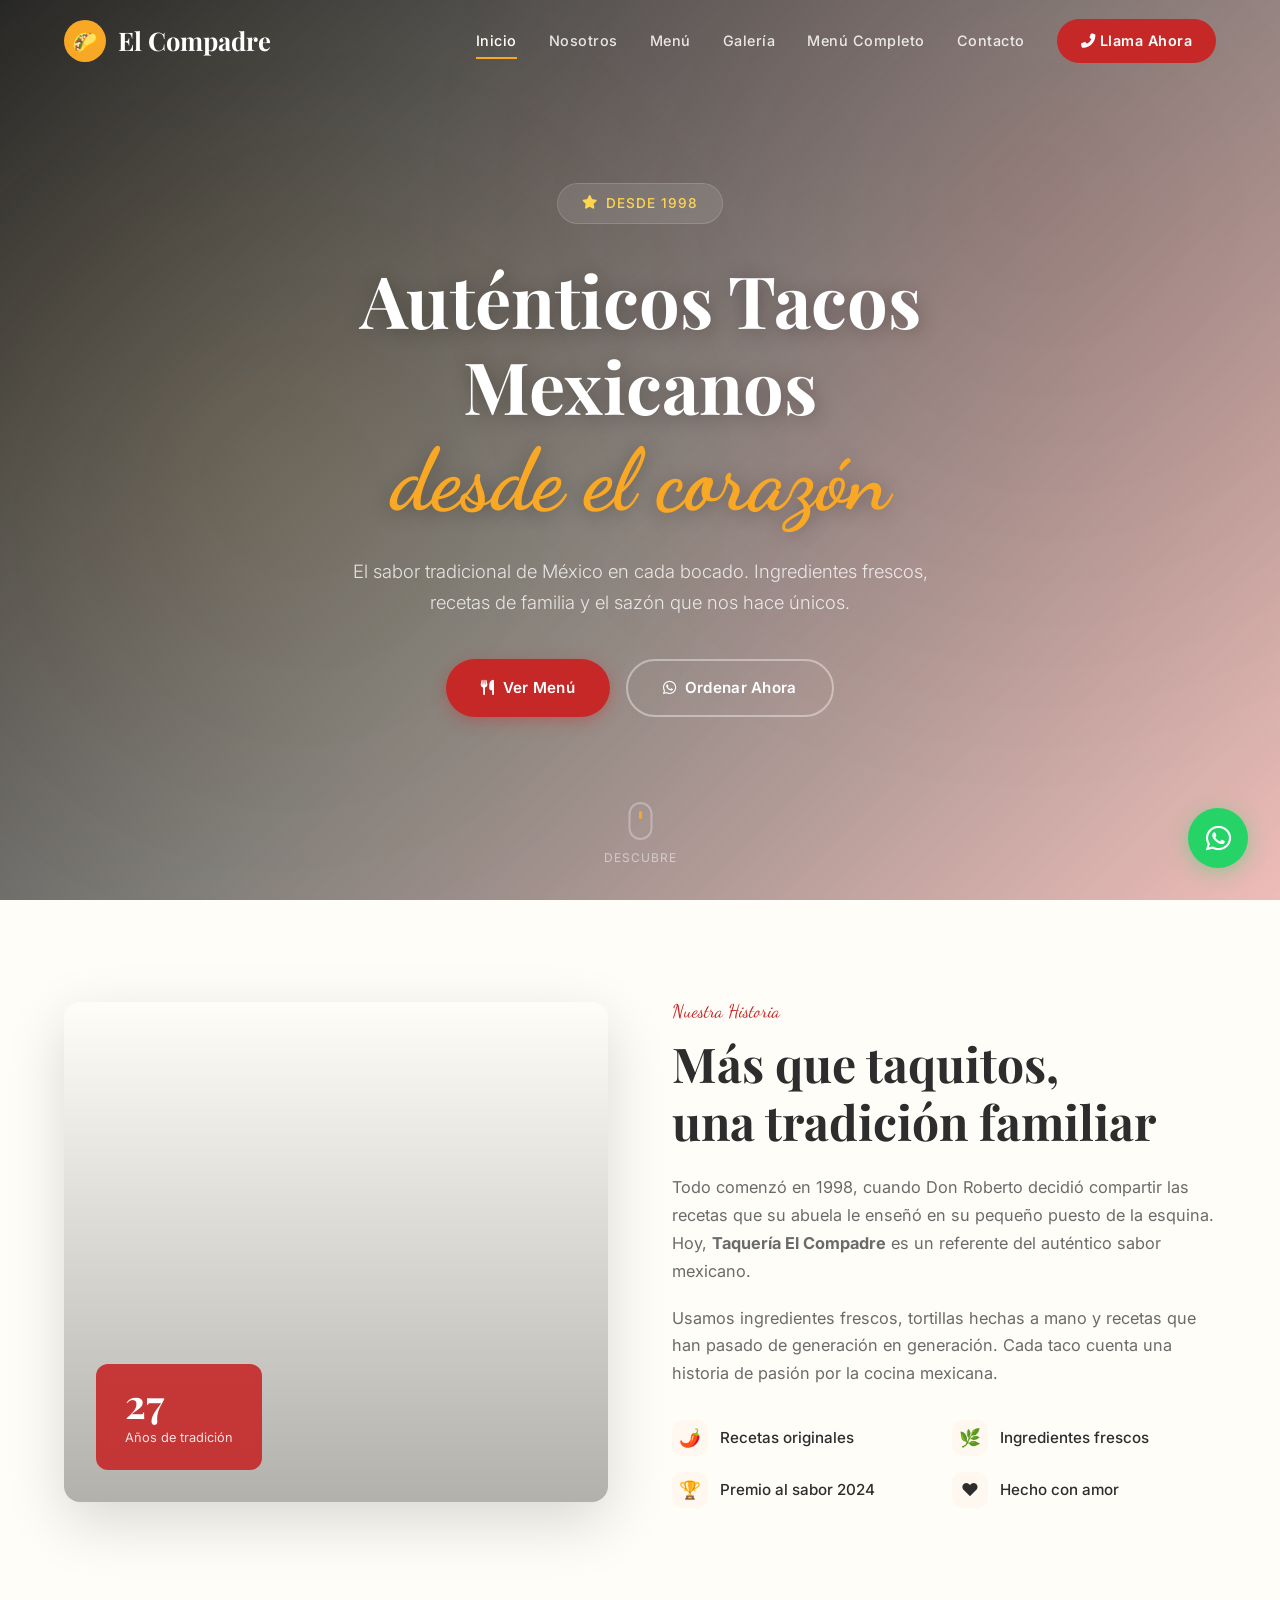
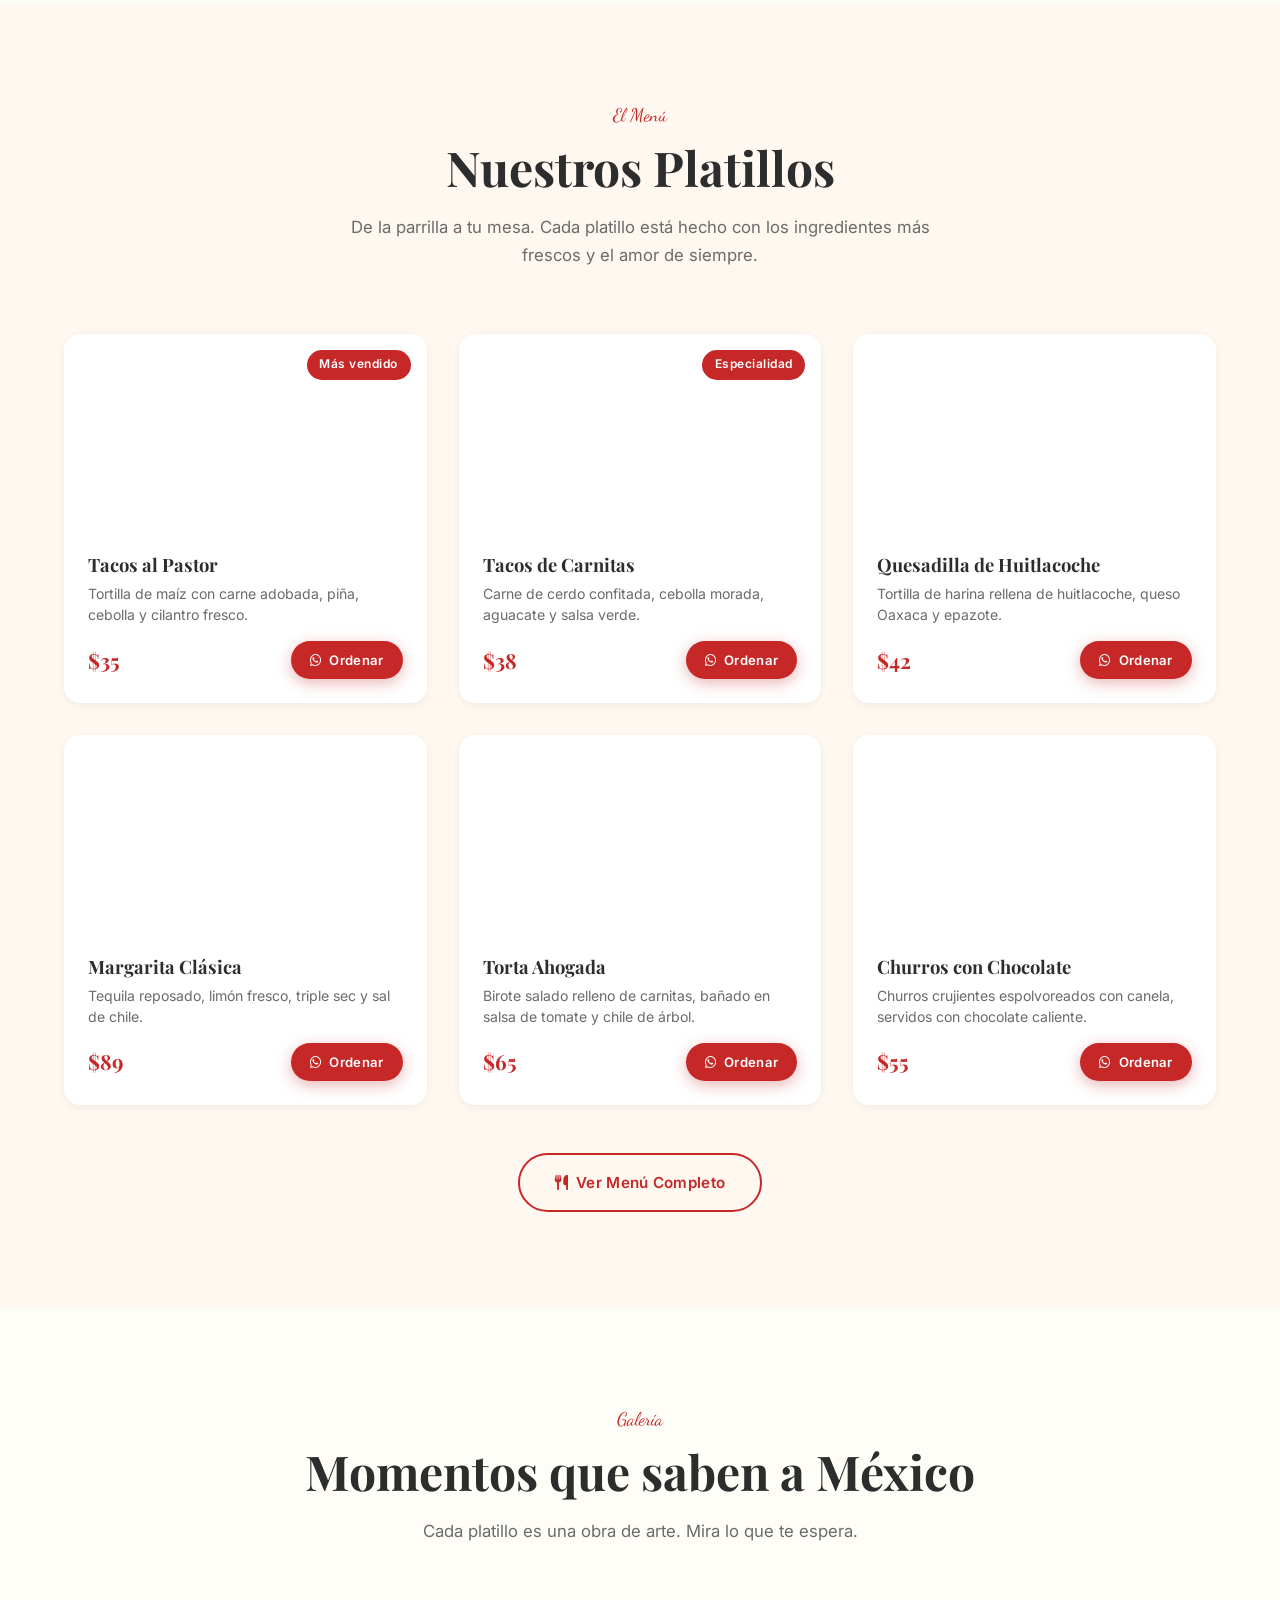
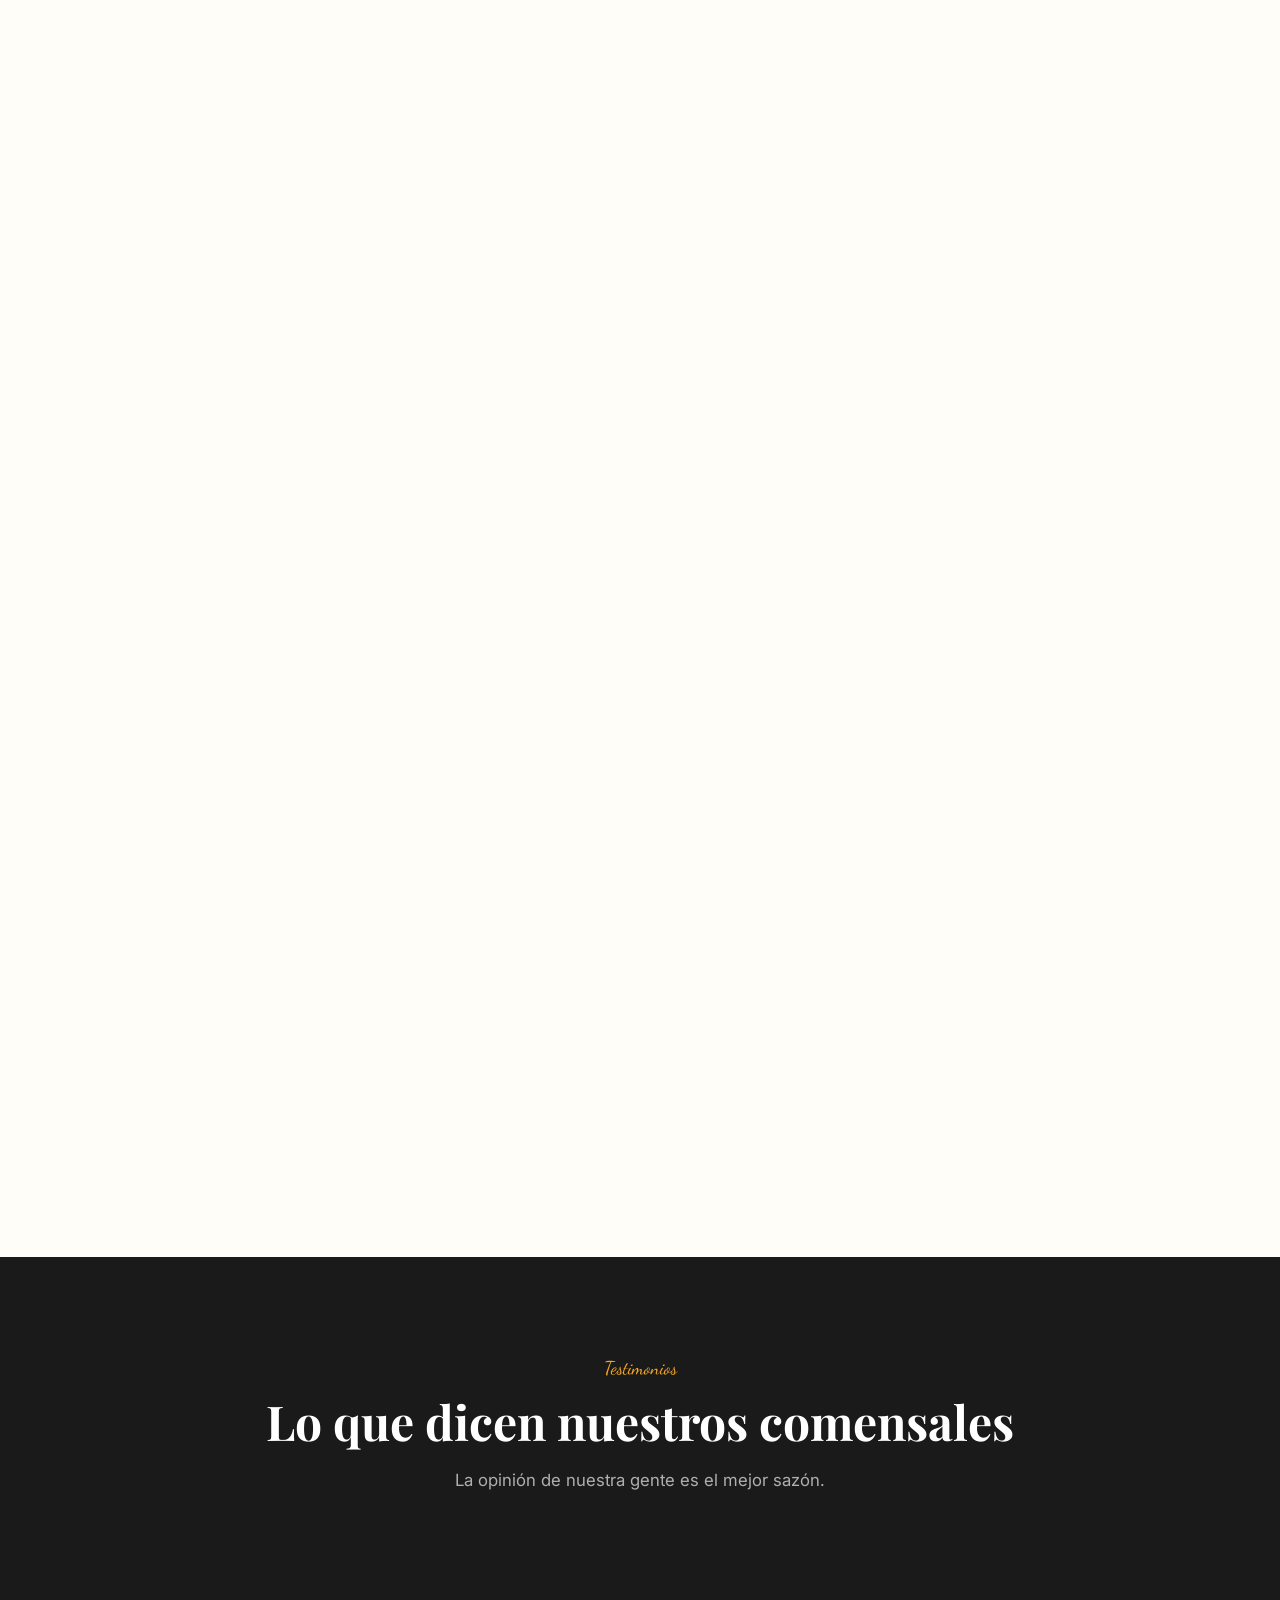
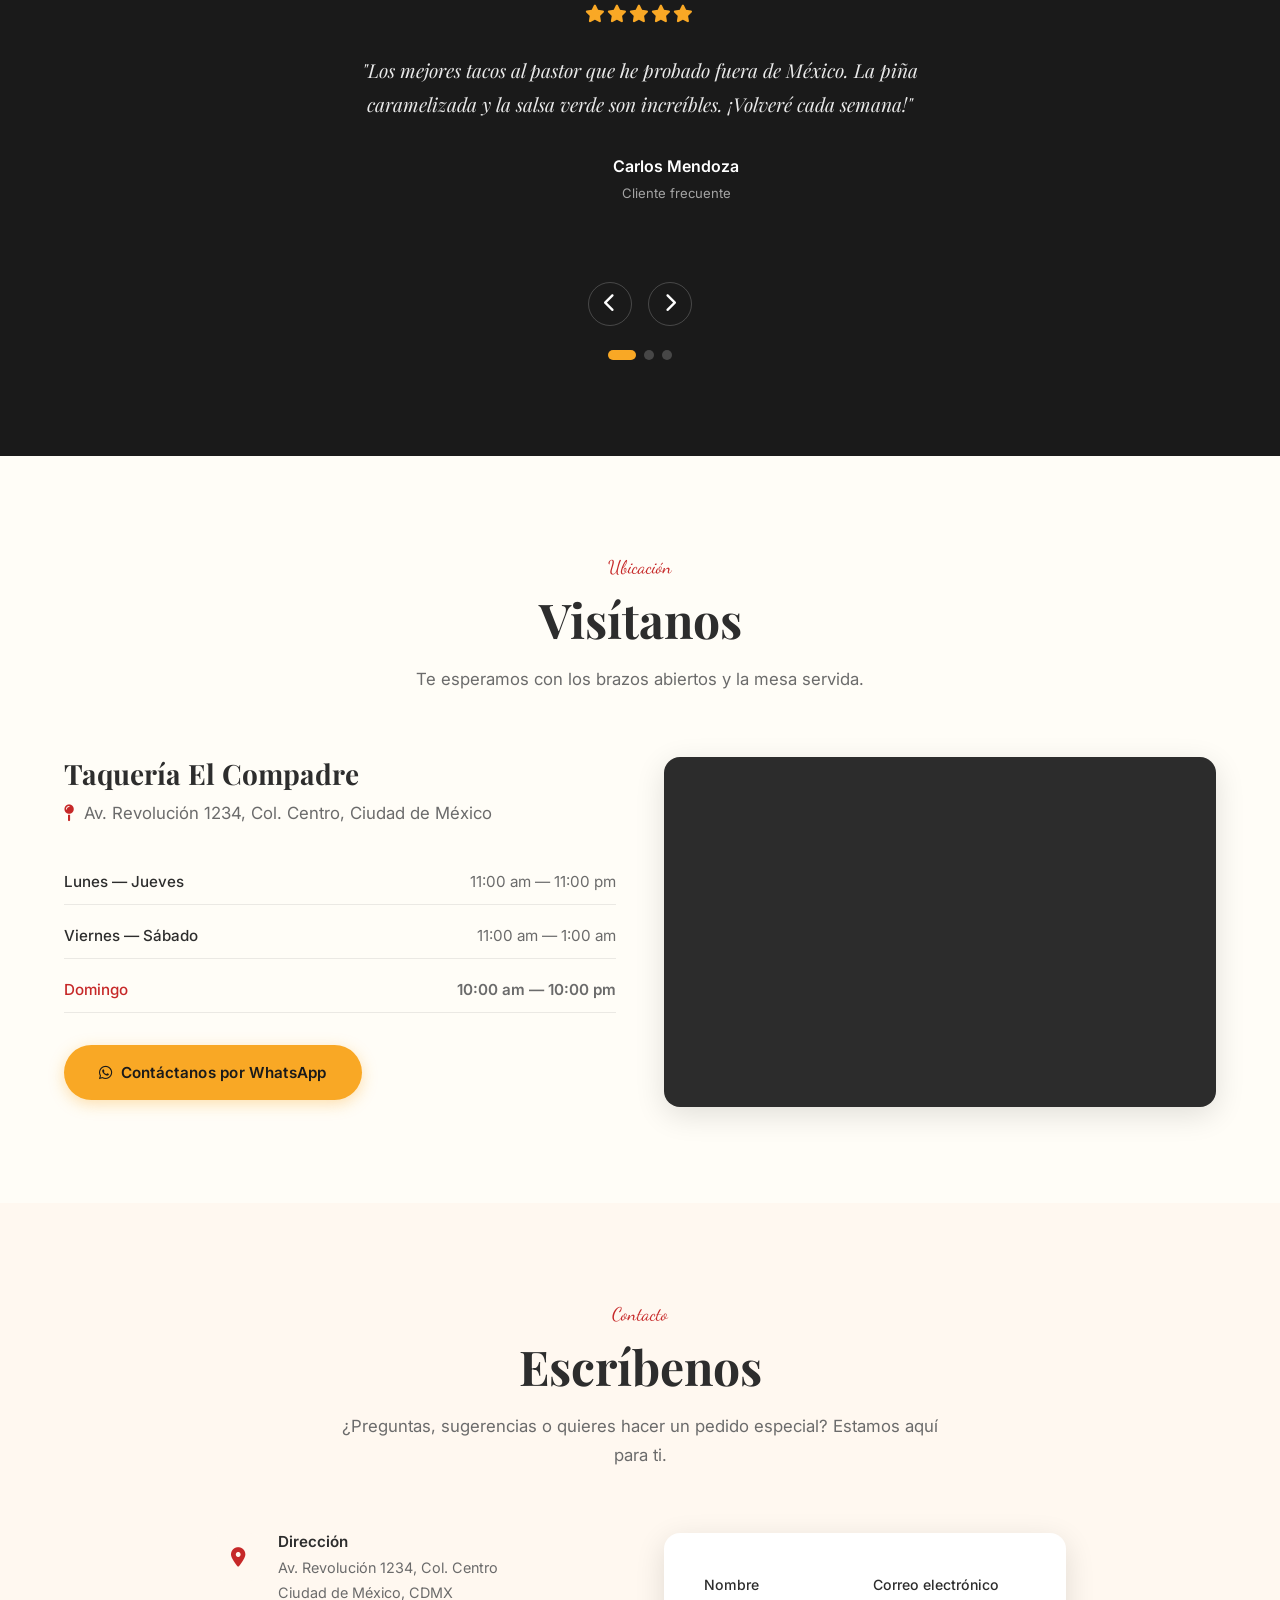
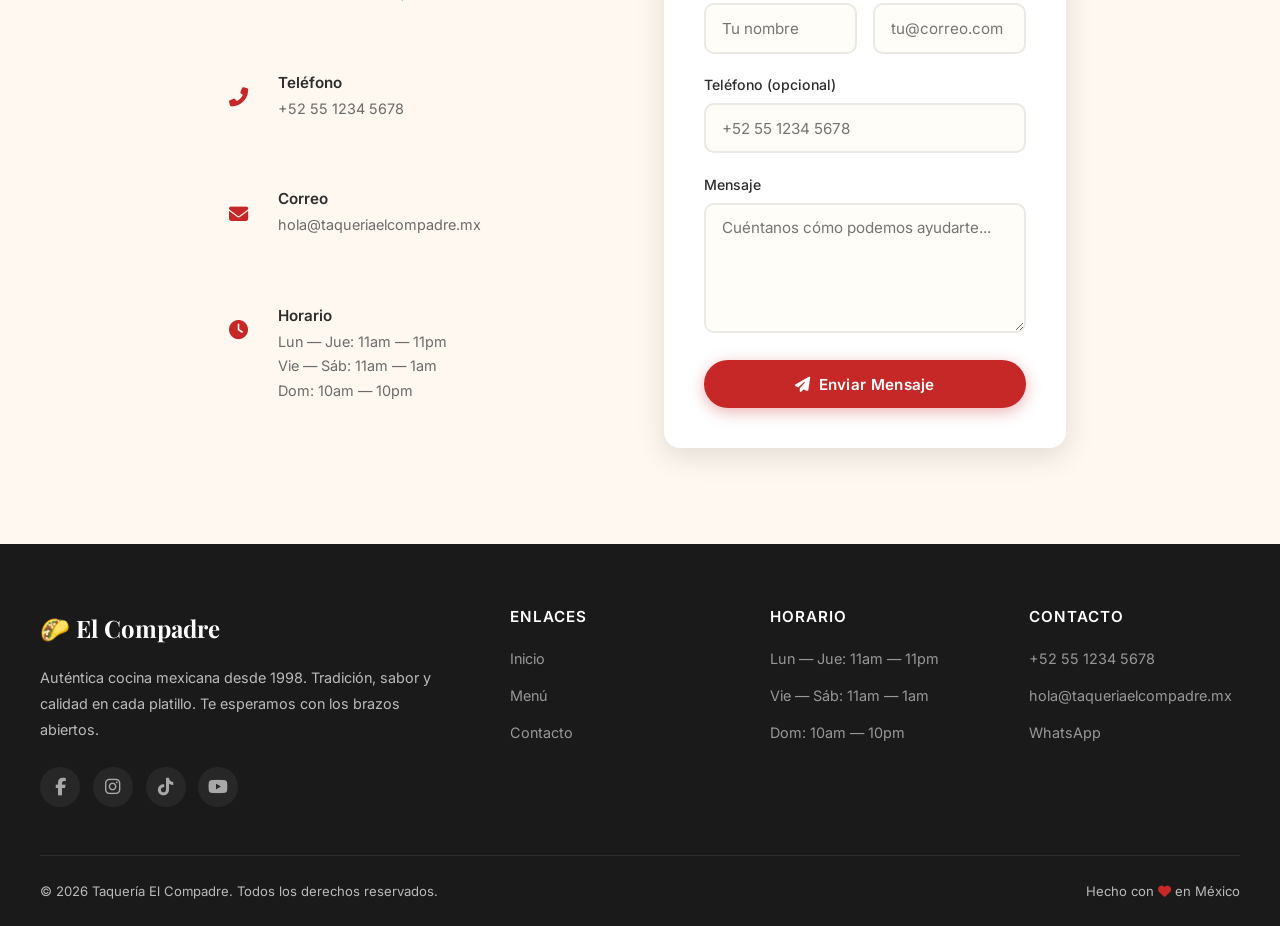
==== index.html @ 6d2d329f "Initial commit — Taqueria El Compadre web site" ====
<!DOCTYPE html>
<html lang="es-MX">
<head>
  <meta charset="UTF-8">
  <meta name="viewport" content="width=device-width, initial-scale=1.0">
  <title>Taquería El Compadre — Auténticos Tacos Mexicanos desde 1998</title>
  <meta name="description" content="Auténticos tacos mexicanos en Taquería El Compadre. Fundada en 1998, tradición, sabor y calidad en cada bocado. ¡Visítanos y disfruta!">
  <meta name="keywords" content="tacos, taquería, mexicano, comida mexicana, el compadre, tacos al pastor, quesadillas, tortas">
  <meta name="author" content="Taquería El Compadre">
  <meta name="robots" content="index, follow">
  <meta property="og:title" content="Taquería El Compadre — Auténticos Tacos Mexicanos">
  <meta property="og:description" content="Tradición desde 1998. Los mejores tacos de la ciudad.">
  <meta property="og:image" content="https://images.unsplash.com/photo-1565299585323-38d6b0865b47?w=1200&q=80">
  <meta property="og:type" content="website">
  <meta name="theme-color" content="#C62828">

  <link rel="preconnect" href="https://fonts.googleapis.com">
  <link rel="preconnect" href="https://fonts.gstatic.com" crossorigin>
  <link href="https://fonts.googleapis.com/css2?family=Playfair+Display:ital,wght@0,400;0,700;0,900;1,400;1,700&family=Inter:wght@300;400;500;600;700&family=Dancing+Script:wght@500;700&display=swap" rel="stylesheet">
  <link rel="stylesheet" href="https://cdnjs.cloudflare.com/ajax/libs/font-awesome/6.5.1/css/all.min.css">
  <link rel="stylesheet" href="css/style.css">
  <link rel="icon" type="image/svg+xml" href="data:image/svg+xml,<svg xmlns='http://www.w3.org/2000/svg' viewBox='0 0 100 100'><text y='.9em' font-size='90'>🌮</text></svg>">
</head>
<body>

  <!-- ============================================================
       NAVBAR
       ============================================================ -->
  <nav class="navbar" role="navigation" aria-label="Navegación principal">
    <div class="container">
      <a href="index.html" class="navbar-brand" aria-label="Ir al inicio">
        <span class="brand-icon">🌮</span>
        El Compadre
      </a>
      <div class="hamburger" aria-label="Abrir menú" role="button" tabindex="0">
        <span></span><span></span><span></span>
      </div>
      <div class="navbar-links">
        <a href="index.html" class="active">Inicio</a>
        <a href="#about">Nosotros</a>
        <a href="#menu">Menú</a>
        <a href="#gallery">Galería</a>
        <a href="menu.html">Menú Completo</a>
        <a href="contacto.php">Contacto</a>
        <a href="tel:+525512345678" class="navbar-cta"><i class="fas fa-phone-alt"></i> Llama Ahora</a>
      </div>
    </div>
  </nav>

  <!-- ============================================================
       HERO
       ============================================================ -->
  <header class="hero" id="inicio">
    <div class="hero-bg" aria-hidden="true"></div>
    <div class="hero-overlay"></div>
    <div class="hero-pattern"></div>
    <div class="hero-content">
      <div class="hero-badge" data-aos="fade-down">
        <i class="fas fa-star"></i> Desde 1998
      </div>
      <h1 class="hero-title" data-aos="fade-up" data-aos-delay="100">
        Auténticos Tacos<br>Mexicanos
        <span class="highlight">desde el corazón</span>
      </h1>
      <p class="hero-subtitle" data-aos="fade-up" data-aos-delay="200">
        El sabor tradicional de México en cada bocado. Ingredientes frescos, recetas de familia y el sazón que nos hace únicos.
      </p>
      <div class="hero-actions" data-aos="fade-up" data-aos-delay="300">
        <a href="#menu" class="btn btn--primary"><i class="fas fa-utensils"></i> Ver Menú</a>
        <a href="https://wa.me/525512345678?text=¡Hola!%20Quiero%20ordenar%20comida" target="_blank" rel="noopener" class="btn btn--secondary"><i class="fab fa-whatsapp"></i> Ordenar Ahora</a>
      </div>
    </div>
    <div class="hero-scroll">
      <div class="mouse"></div>
      <span>Descubre</span>
    </div>
  </header>

  <!-- ============================================================
       ABOUT
       ============================================================ -->
  <section class="section" id="about">
    <div class="container">
      <div class="about-grid">
        <div class="about-image" data-aos="fade-right">
          <img
            src="https://images.unsplash.com/photo-1551504734-5ee1c4a1479b?w=800&q=80"
            alt="Tacos al pastor preparados artesanalmente en Taquería El Compadre"
            loading="lazy"
          />
          <div class="about-experience">
            <span>27+</span>
            <small>Años de tradición</small>
          </div>
        </div>
        <div class="about-text" data-aos="fade-left">
          <span class="section-tag">Nuestra Historia</span>
          <h2>Más que taquitos,<br>una tradición familiar</h2>
          <p>
            Todo comenzó en 1998, cuando Don Roberto decidió compartir las recetas
            que su abuela le enseñó en su pequeño puesto de la esquina. Hoy, <strong>Taquería
            El Compadre</strong> es un referente del auténtico sabor mexicano.
          </p>
          <p>
            Usamos ingredientes frescos, tortillas hechas a mano y recetas que han
            pasado de generación en generación. Cada taco cuenta una historia de
            pasión por la cocina mexicana.
          </p>
          <div class="about-features">
            <div class="about-feature">
              <span class="icon">🌶️</span> Recetas originales
            </div>
            <div class="about-feature">
              <span class="icon">🌿</span> Ingredientes frescos
            </div>
            <div class="about-feature">
              <span class="icon">🏆</span> Premio al sabor 2024
            </div>
            <div class="about-feature">
              <span class="icon">❤️</span> Hecho con amor
            </div>
          </div>
        </div>
      </div>
    </div>
  </section>

  <!-- ============================================================
       MENU PREVIEW
       ============================================================ -->
  <section class="section section--cream" id="menu">
    <div class="container">
      <div class="section-header" data-aos="fade-up">
        <span class="section-tag">El Menú</span>
        <h2 class="section-title">Nuestros Platillos</h2>
        <p class="section-subtitle">
          De la parrilla a tu mesa. Cada platillo está hecho con los ingredientes más frescos y el amor de siempre.
        </p>
      </div>
      <div class="menu-grid">
        <article class="menu-card" data-aos="zoom-in" data-aos-delay="0" data-category="tacos">
          <div class="menu-card-image">
            <img src="https://images.unsplash.com/photo-1551504734-5ee1c4a1479b?w=600&q=80" alt="Tacos al pastor con piña y cilantro" loading="lazy">
            <span class="menu-card-badge">Más vendido</span>
          </div>
          <div class="menu-card-body">
            <h3>Tacos al Pastor</h3>
            <p>Tortilla de maíz con carne adobada, piña, cebolla y cilantro fresco.</p>
            <div class="menu-card-footer">
              <span class="menu-card-price">$35</span>
              <a href="https://wa.me/525512345678?text=Quiero%20ordenar%20Tacos%20al%20Pastor" target="_blank" rel="noopener" class="btn btn--primary btn--sm"><i class="fab fa-whatsapp"></i> Ordenar</a>
            </div>
          </div>
        </article>

        <article class="menu-card" data-aos="zoom-in" data-aos-delay="100" data-category="tacos">
          <div class="menu-card-image">
            <img src="https://images.unsplash.com/photo-1565299585323-38d6b0865b47?w=600&q=80" alt="Tacos de carnitas con guacamole" loading="lazy">
            <span class="menu-card-badge">Especialidad</span>
          </div>
          <div class="menu-card-body">
            <h3>Tacos de Carnitas</h3>
            <p>Carne de cerdo confitada, cebolla morada, aguacate y salsa verde.</p>
            <div class="menu-card-footer">
              <span class="menu-card-price">$38</span>
              <a href="https://wa.me/525512345678?text=Quiero%20ordenar%20Tacos%20de%20Carnitas" target="_blank" rel="noopener" class="btn btn--primary btn--sm"><i class="fab fa-whatsapp"></i> Ordenar</a>
            </div>
          </div>
        </article>

        <article class="menu-card" data-aos="zoom-in" data-aos-delay="200" data-category="quesadillas">
          <div class="menu-card-image">
            <img src="https://images.unsplash.com/photo-1618040996337-56904b7850b2?w=600&q=80" alt="Quesadilla de huitlacoche con queso Oaxaca" loading="lazy">
          </div>
          <div class="menu-card-body">
            <h3>Quesadilla de Huitlacoche</h3>
            <p>Tortilla de harina rellena de huitlacoche, queso Oaxaca y epazote.</p>
            <div class="menu-card-footer">
              <span class="menu-card-price">$42</span>
              <a href="https://wa.me/525512345678?text=Quiero%20ordenar%20Quesadilla%20de%20Huitlacoche" target="_blank" rel="noopener" class="btn btn--primary btn--sm"><i class="fab fa-whatsapp"></i> Ordenar</a>
            </div>
          </div>
        </article>

        <article class="menu-card" data-aos="zoom-in" data-aos-delay="300" data-category="bebidas">
          <div class="menu-card-image">
            <img src="https://images.unsplash.com/photo-1544145945-f90425340c7e?w=600&q=80" alt="Margarita tradicional con sal" loading="lazy">
          </div>
          <div class="menu-card-body">
            <h3>Margarita Clásica</h3>
            <p>Tequila reposado, limón fresco, triple sec y sal de chile.</p>
            <div class="menu-card-footer">
              <span class="menu-card-price">$89</span>
              <a href="https://wa.me/525512345678?text=Quiero%20ordenar%20Margarita%20Clásica" target="_blank" rel="noopener" class="btn btn--primary btn--sm"><i class="fab fa-whatsapp"></i> Ordenar</a>
            </div>
          </div>
        </article>

        <article class="menu-card" data-aos="zoom-in" data-aos-delay="400" data-category="tortas">
          <div class="menu-card-image">
            <img src="https://images.unsplash.com/photo-1626700051175-6818013e1d4f?w=600&q=80" alt="Torta ahogada tradicional tapatía" loading="lazy">
          </div>
          <div class="menu-card-body">
            <h3>Torta Ahogada</h3>
            <p>Birote salado relleno de carnitas, bañado en salsa de tomate y chile de árbol.</p>
            <div class="menu-card-footer">
              <span class="menu-card-price">$65</span>
              <a href="https://wa.me/525512345678?text=Quiero%20ordenar%20Torta%20Ahogada" target="_blank" rel="noopener" class="btn btn--primary btn--sm"><i class="fab fa-whatsapp"></i> Ordenar</a>
            </div>
          </div>
        </article>

        <article class="menu-card" data-aos="zoom-in" data-aos-delay="500" data-category="postres">
          <div class="menu-card-image">
            <img src="https://images.unsplash.com/photo-1551024601-bec78aea704b?w=600&q=80" alt="Churros con chocolate caliente" loading="lazy">
          </div>
          <div class="menu-card-body">
            <h3>Churros con Chocolate</h3>
            <p>Churros crujientes espolvoreados con canela, servidos con chocolate caliente.</p>
            <div class="menu-card-footer">
              <span class="menu-card-price">$55</span>
              <a href="https://wa.me/525512345678?text=Quiero%20ordenar%20Churros%20con%20Chocolate" target="_blank" rel="noopener" class="btn btn--primary btn--sm"><i class="fab fa-whatsapp"></i> Ordenar</a>
            </div>
          </div>
        </article>
      </div>
      <div style="text-align:center; margin-top:3rem;" data-aos="fade-up">
        <a href="menu.html" class="btn btn--outline"><i class="fas fa-utensils"></i> Ver Menú Completo</a>
      </div>
    </div>
  </section>

  <!-- ============================================================
       GALLERY
       ============================================================ -->
  <section class="section" id="gallery">
    <div class="container">
      <div class="section-header" data-aos="fade-up">
        <span class="section-tag">Galería</span>
        <h2 class="section-title">Momentos que saben a México</h2>
        <p class="section-subtitle">Cada platillo es una obra de arte. Mira lo que te espera.</p>
      </div>
      <div class="gallery-grid">
        <div class="gallery-item" data-aos="zoom-in">
          <img src="https://images.unsplash.com/photo-1565299585323-38d6b0865b47?w=800&q=80" alt="Tacos de carnitas con guacamole y salsa" loading="lazy">
          <div class="gallery-overlay"><span class="icon"><i class="fas fa-expand"></i></span></div>
        </div>
        <div class="gallery-item" data-aos="zoom-in" data-aos-delay="100">
          <img src="https://images.unsplash.com/photo-1600335895229-6c755b92b3af?w=600&q=80" alt="Guacamole fresco con totopos" loading="lazy">
          <div class="gallery-overlay"><span class="icon"><i class="fas fa-expand"></i></span></div>
        </div>
        <div class="gallery-item" data-aos="zoom-in" data-aos-delay="200">
          <img src="https://images.unsplash.com/photo-1604908176997-125f25cc6f3d?w=600&q=80" alt="Elote callejero con crema y queso" loading="lazy">
          <div class="gallery-overlay"><span class="icon"><i class="fas fa-expand"></i></span></div>
        </div>
        <div class="gallery-item" data-aos="zoom-in" data-aos-delay="300">
          <img src="https://images.unsplash.com/photo-1596040033229-98259b4c6e37?w=600&q=80" alt="Salsa taquera roja y verde" loading="lazy">
          <div class="gallery-overlay"><span class="icon"><i class="fas fa-expand"></i></span></div>
        </div>
        <div class="gallery-item" data-aos="zoom-in" data-aos-delay="400">
          <img src="https://images.unsplash.com/photo-1517248135467-4c7edcad34c4?w=600&q=80" alt="Ambiente festivo de la taquería" loading="lazy">
          <div class="gallery-overlay"><span class="icon"><i class="fas fa-expand"></i></span></div>
        </div>
      </div>
    </div>
  </section>

  <!-- ============================================================
       TESTIMONIALS
       ============================================================ -->
  <section class="section section--dark" id="testimonials">
    <div class="container">
      <div class="section-header" data-aos="fade-up">
        <span class="section-tag" style="color: var(--color-accent);">Testimonios</span>
        <h2 class="section-title">Lo que dicen nuestros comensales</h2>
        <p class="section-subtitle">La opinión de nuestra gente es el mejor sazón.</p>
      </div>

      <div class="testimonials-carousel" data-aos="fade-up">
        <div class="testimonials-track">
          <div class="testimonial-card">
            <div class="testimonial-stars"><i class="fas fa-star"></i><i class="fas fa-star"></i><i class="fas fa-star"></i><i class="fas fa-star"></i><i class="fas fa-star"></i></div>
            <p class="testimonial-text">"Los mejores tacos al pastor que he probado fuera de México. La piña caramelizada y la salsa verde son increíbles. ¡Volveré cada semana!"</p>
            <div class="testimonial-author">
              <img src="https://i.pravatar.cc/150?img=11" alt="Foto de Carlos" loading="lazy">
              <div class="testimonial-author-info">
                <h4>Carlos Mendoza</h4>
                <span>Cliente frecuente</span>
              </div>
            </div>
          </div>
          <div class="testimonial-card">
            <div class="testimonial-stars"><i class="fas fa-star"></i><i class="fas fa-star"></i><i class="fas fa-star"></i><i class="fas fa-star"></i><i class="fas fa-star"></i></div>
            <p class="testimonial-text">"El ambiente es espectacular, la música, el olor a comida... te transporta a México. Y las quesadillas de huitlacoche son para chuparse los dedos."</p>
            <div class="testimonial-author">
              <img src="https://i.pravatar.cc/150?img=5" alt="Foto de Ana" loading="lazy">
              <div class="testimonial-author-info">
                <h4>Ana Sofía Rivera</h4>
                <span>Foodie & viajera</span>
              </div>
            </div>
          </div>
          <div class="testimonial-card">
            <div class="testimonial-stars"><i class="fas fa-star"></i><i class="fas fa-star"></i><i class="fas fa-star"></i><i class="fas fa-star"></i><i class="fas fa-star"></i></div>
            <p class="testimonial-text">"Traje a toda la familia y todos quedaron encantados. Los niños amaron los churros y los adultos las margaritas. ¡El mejor plan para domingo!"</p>
            <div class="testimonial-author">
              <img src="https://i.pravatar.cc/150?img=12" alt="Foto de Miguel" loading="lazy">
              <div class="testimonial-author-info">
                <h4>Miguel Ángel Peña</h4>
                <span>Papá orgulloso</span>
              </div>
            </div>
          </div>
        </div>

        <div class="testimonial-controls">
          <button class="testimonial-btn prev" aria-label="Anterior"><i class="fas fa-chevron-left"></i></button>
          <button class="testimonial-btn next" aria-label="Siguiente"><i class="fas fa-chevron-right"></i></button>
        </div>
        <div class="testimonial-dots">
          <button class="testimonial-dot active" aria-label="Testimonio 1"></button>
          <button class="testimonial-dot" aria-label="Testimonio 2"></button>
          <button class="testimonial-dot" aria-label="Testimonio 3"></button>
        </div>
      </div>
    </div>
  </section>

  <!-- ============================================================
       LOCATION & HOURS
       ============================================================ -->
  <section class="section" id="location">
    <div class="container">
      <div class="section-header" data-aos="fade-up">
        <span class="section-tag">Ubicación</span>
        <h2 class="section-title">Visítanos</h2>
        <p class="section-subtitle">Te esperamos con los brazos abiertos y la mesa servida.</p>
      </div>
      <div class="location-grid">
        <div class="location-info" data-aos="fade-right">
          <h3>Taquería El Compadre</h3>
          <p class="address"><i class="fas fa-map-pin" style="color: var(--color-primary);"></i> Av. Revolución 1234, Col. Centro, Ciudad de México</p>
          <div class="hours-list">
            <div class="hours-row">
              <span class="day">Lunes — Jueves</span>
              <span class="time">11:00 am — 11:00 pm</span>
            </div>
            <div class="hours-row">
              <span class="day">Viernes — Sábado</span>
              <span class="time">11:00 am — 1:00 am</span>
            </div>
            <div class="hours-row highlight">
              <span class="day">Domingo</span>
              <span class="time">10:00 am — 10:00 pm</span>
            </div>
          </div>
          <a href="https://wa.me/525512345678" target="_blank" rel="noopener" class="btn btn--gold"><i class="fab fa-whatsapp"></i> Contáctanos por WhatsApp</a>
        </div>
        <div class="location-map" data-aos="fade-left">
          <iframe
            src="https://www.google.com/maps/embed?pb=!1m18!1m12!1m3!1d3762.5!2d-99.1332!3d19.4326!2m3!1f0!2f0!3f0!3m2!1i1024!2i768!4f13.1!3m3!1m2!1s0x0%3A0x0!2zMTnCsDI1JzU3LjQiTiA5OcKwMDgnMDAuMiJX!5e0!3m2!1ses!2smx!4v1"
            allowfullscreen=""
            loading="lazy"
            title="Mapa de ubicación de Taquería El Compadre"
          ></iframe>
        </div>
      </div>
    </div>
  </section>

  <!-- ============================================================
       CONTACT
       ============================================================ -->
  <section class="section section--cream" id="contact">
    <div class="container container--narrow">
      <div class="section-header" data-aos="fade-up">
        <span class="section-tag">Contacto</span>
        <h2 class="section-title">Escríbenos</h2>
        <p class="section-subtitle">¿Preguntas, sugerencias o quieres hacer un pedido especial? Estamos aquí para ti.</p>
      </div>
      <div class="contact-grid">
        <div class="contact-info-list" data-aos="fade-right">
          <div class="contact-info-item">
            <div class="contact-info-icon"><i class="fas fa-map-marker-alt"></i></div>
            <div>
              <h4>Dirección</h4>
              <p>Av. Revolución 1234, Col. Centro<br>Ciudad de México, CDMX</p>
            </div>
          </div>
          <div class="contact-info-item">
            <div class="contact-info-icon"><i class="fas fa-phone-alt"></i></div>
            <div>
              <h4>Teléfono</h4>
              <p>+52 55 1234 5678</p>
            </div>
          </div>
          <div class="contact-info-item">
            <div class="contact-info-icon"><i class="fas fa-envelope"></i></div>
            <div>
              <h4>Correo</h4>
              <p>hola@taqueriaelcompadre.mx</p>
            </div>
          </div>
          <div class="contact-info-item">
            <div class="contact-info-icon"><i class="fas fa-clock"></i></div>
            <div>
              <h4>Horario</h4>
              <p>Lun — Jue: 11am — 11pm<br>Vie — Sáb: 11am — 1am<br>Dom: 10am — 10pm</p>
            </div>
          </div>
        </div>

        <form class="contact-form" action="contacto.php" method="POST" data-aos="fade-left" novalidate>
          <div class="form-row">
            <div class="form-group">
              <label for="nombre">Nombre</label>
              <input type="text" class="form-control" id="nombre" name="nombre" placeholder="Tu nombre" required>
            </div>
            <div class="form-group">
              <label for="email">Correo electrónico</label>
              <input type="email" class="form-control" id="email" name="email" placeholder="tu@correo.com" required>
            </div>
          </div>
          <div class="form-group">
            <label for="telefono">Teléfono (opcional)</label>
            <input type="tel" class="form-control" id="telefono" name="telefono" placeholder="+52 55 1234 5678">
          </div>
          <div class="form-group">
            <label for="mensaje">Mensaje</label>
            <textarea class="form-control" id="mensaje" name="mensaje" placeholder="Cuéntanos cómo podemos ayudarte..." required></textarea>
          </div>
          <button type="submit" class="btn btn--primary" style="width:100%; justify-content:center;">
            <i class="fas fa-paper-plane"></i> Enviar Mensaje
          </button>
        </form>
      </div>
    </div>
  </section>

  <!-- ============================================================
       FOOTER
       ============================================================ -->
  <footer class="footer">
    <div class="footer-grid">
      <div>
        <a href="index.html" class="footer-brand">🌮 El Compadre</a>
        <p class="footer-about">
          Auténtica cocina mexicana desde 1998. Tradición, sabor y calidad en cada platillo. Te esperamos con los brazos abiertos.
        </p>
        <div class="footer-social">
          <a href="#" aria-label="Facebook" title="Facebook"><i class="fab fa-facebook-f"></i></a>
          <a href="#" aria-label="Instagram" title="Instagram"><i class="fab fa-instagram"></i></a>
          <a href="#" aria-label="TikTok" title="TikTok"><i class="fab fa-tiktok"></i></a>
          <a href="#" aria-label="YouTube" title="YouTube"><i class="fab fa-youtube"></i></a>
        </div>
      </div>
      <div>
        <h4>Enlaces</h4>
        <ul class="footer-links">
          <li><a href="index.html">Inicio</a></li>
          <li><a href="menu.html">Menú</a></li>
          <li><a href="contacto.php">Contacto</a></li>
        </ul>
      </div>
      <div>
        <h4>Horario</h4>
        <ul class="footer-links">
          <li><a href="#">Lun — Jue: 11am — 11pm</a></li>
          <li><a href="#">Vie — Sáb: 11am — 1am</a></li>
          <li><a href="#">Dom: 10am — 10pm</a></li>
        </ul>
      </div>
      <div>
        <h4>Contacto</h4>
        <ul class="footer-links">
          <li><a href="tel:+525512345678">+52 55 1234 5678</a></li>
          <li><a href="mailto:hola@taqueriaelcompadre.mx">hola@taqueriaelcompadre.mx</a></li>
          <li><a href="https://wa.me/525512345678" target="_blank" rel="noopener">WhatsApp</a></li>
        </ul>
      </div>
    </div>
    <div class="footer-bottom">
      <span>&copy; 2026 Taquería El Compadre. Todos los derechos reservados.</span>
      <span>Hecho con <i class="fas fa-heart" style="color: var(--color-primary);"></i> en México</span>
    </div>
  </footer>

  <!-- ============================================================
       WHATSAPP FLOAT
       ============================================================ -->
  <a href="https://wa.me/525512345678?text=¡Hola!%20Quiero%20más%20información" target="_blank" rel="noopener" class="whatsapp-float" aria-label="WhatsApp">
    <i class="fab fa-whatsapp"></i>
  </a>

  <!-- ============================================================
       LIGHTBOX
       ============================================================ -->
  <div class="lightbox" role="dialog" aria-label="Vista ampliada de imagen">
    <button class="lightbox-close" aria-label="Cerrar"><i class="fas fa-times"></i></button>
    <img class="lightbox-img" src="" alt="">
  </div>

  <script src="js/main.js"></script>
</body>
</html>
---- css/style.css ----
/* ============================================================
   TAQUERÍA EL COMPADRE — Premium Mexican Taquería Styles
   ============================================================ */

/* --- CSS Custom Properties --- */
:root {
  --color-primary: #C62828;
  --color-primary-dark: #8E0000;
  --color-primary-light: #E53935;
  --color-secondary: #2E7D32;
  --color-secondary-light: #4CAF50;
  --color-accent: #F9A825;
  --color-accent-light: #FFD54F;
  --color-dark: #1A1A1A;
  --color-dark-alt: #2C2C2C;
  --color-light: #FFFDF7;
  --color-white: #FFFFFF;
  --color-cream: #FFF8F0;
  --color-text: #2D2D2D;
  --color-text-light: #6B6B6B;
  --color-border: rgba(0,0,0,0.08);

  --font-heading: 'Playfair Display', Georgia, serif;
  --font-body: 'Inter', -apple-system, BlinkMacSystemFont, 'Segoe UI', sans-serif;
  --font-accent: 'Dancing Script', cursive;

  --section-padding: 6rem 1.5rem;
  --container-max: 1200px;
  --container-narrow: 900px;
  --card-radius: 16px;
  --btn-radius: 50px;
  --transition: all 0.35s cubic-bezier(0.25, 0.46, 0.45, 0.94);
  --shadow-sm: 0 2px 8px rgba(0,0,0,0.06);
  --shadow-md: 0 8px 30px rgba(0,0,0,0.12);
  --shadow-lg: 0 20px 60px rgba(0,0,0,0.15);
  --shadow-hover: 0 12px 40px rgba(198,40,40,0.2);
}

/* --- Reset --- */
*, *::before, *::after {
  margin: 0;
  padding: 0;
  box-sizing: border-box;
}

html {
  scroll-behavior: smooth;
  font-size: 16px;
}

body {
  font-family: var(--font-body);
  color: var(--color-text);
  background: var(--color-light);
  line-height: 1.7;
  -webkit-font-smoothing: antialiased;
  -moz-osx-font-smoothing: grayscale;
  overflow-x: hidden;
}

img {
  max-width: 100%;
  height: auto;
  display: block;
}

a {
  text-decoration: none;
  color: inherit;
  transition: var(--transition);
}

ul {
  list-style: none;
}

/* --- Selection --- */
::selection {
  background: var(--color-primary);
  color: var(--color-white);
}

/* --- Scrollbar --- */
::-webkit-scrollbar { width: 8px; }
::-webkit-scrollbar-track { background: var(--color-dark); }
::-webkit-scrollbar-thumb { background: var(--color-primary); border-radius: 4px; }
::-webkit-scrollbar-thumb:hover { background: var(--color-primary-light); }

/* --- Typography --- */
h1, h2, h3, h4 {
  font-family: var(--font-heading);
  font-weight: 700;
  line-height: 1.2;
}

h1 { font-size: clamp(2.5rem, 6vw, 4.5rem); }
h2 { font-size: clamp(2rem, 4vw, 3rem); }
h3 { font-size: clamp(1.3rem, 2.5vw, 1.75rem); }
h4 { font-size: clamp(1.1rem, 2vw, 1.35rem); }

.section-tag {
  display: inline-block;
  font-family: var(--font-accent);
  font-size: 1.15rem;
  color: var(--color-primary);
  margin-bottom: 0.5rem;
}

.section-title {
  margin-bottom: 1rem;
}

.section-subtitle {
  font-family: var(--font-body);
  font-size: 1.05rem;
  color: var(--color-text-light);
  max-width: 600px;
  margin: 0 auto 3rem;
  font-weight: 400;
}

/* --- Container --- */
.container {
  width: 100%;
  max-width: var(--container-max);
  margin: 0 auto;
  padding: 0 1.5rem;
}

.container--narrow {
  max-width: var(--container-narrow);
}

/* --- Section --- */
.section {
  padding: var(--section-padding);
}

.section--dark {
  background: var(--color-dark);
  color: var(--color-white);
}

.section--cream {
  background: var(--color-cream);
}

.section--primary {
  background: linear-gradient(135deg, var(--color-primary) 0%, var(--color-primary-dark) 100%);
  color: var(--color-white);
}

.section-header {
  text-align: center;
  margin-bottom: 4rem;
}

.section-header .section-subtitle {
  color: var(--color-text-light);
}

.section--dark .section-subtitle {
  color: rgba(255,255,255,0.65);
}

/* ============================================================
   NAVIGATION
   ============================================================ */
.navbar {
  position: fixed;
  top: 0;
  left: 0;
  right: 0;
  z-index: 1000;
  padding: 1.2rem 0;
  transition: var(--transition);
}

.navbar.scrolled {
  background: rgba(26,26,26,0.97);
  backdrop-filter: blur(12px);
  -webkit-backdrop-filter: blur(12px);
  padding: 0.7rem 0;
  box-shadow: 0 2px 20px rgba(0,0,0,0.3);
}

.navbar .container {
  display: flex;
  align-items: center;
  justify-content: space-between;
}

.navbar-brand {
  display: flex;
  align-items: center;
  gap: 0.75rem;
  font-family: var(--font-heading);
  font-size: 1.6rem;
  font-weight: 700;
  color: var(--color-white);
  z-index: 1001;
}

.navbar-brand .brand-icon {
  width: 42px;
  height: 42px;
  background: var(--color-accent);
  border-radius: 50%;
  display: flex;
  align-items: center;
  justify-content: center;
  font-size: 1.3rem;
  color: var(--color-dark);
}

.navbar-links {
  display: flex;
  align-items: center;
  gap: 2rem;
}

.navbar-links a {
  font-size: 0.9rem;
  font-weight: 500;
  color: rgba(255,255,255,0.85);
  letter-spacing: 0.5px;
  position: relative;
  padding: 0.25rem 0;
}

.navbar-links a::after {
  content: '';
  position: absolute;
  bottom: -2px;
  left: 0;
  width: 0;
  height: 2px;
  background: var(--color-accent);
  transition: var(--transition);
}

.navbar-links a:hover,
.navbar-links a.active {
  color: var(--color-white);
}

.navbar-links a:hover::after,
.navbar-links a.active::after {
  width: 100%;
}

.navbar-cta {
  background: var(--color-primary);
  color: var(--color-white) !important;
  padding: 0.6rem 1.5rem !important;
  border-radius: var(--btn-radius);
  font-weight: 600 !important;
  transition: var(--transition);
}

.navbar-cta::after { display: none !important; }

.navbar-cta:hover {
  background: var(--color-primary-light) !important;
  transform: translateY(-1px);
  box-shadow: var(--shadow-md);
}

/* Hamburger */
.hamburger {
  display: none;
  flex-direction: column;
  gap: 5px;
  cursor: pointer;
  z-index: 1001;
  padding: 0.5rem;
}

.hamburger span {
  display: block;
  width: 26px;
  height: 2.5px;
  background: var(--color-white);
  border-radius: 2px;
  transition: var(--transition);
  transform-origin: center;
}

.hamburger.active span:nth-child(1) {
  transform: rotate(45deg) translate(5px, 5px);
}

.hamburger.active span:nth-child(2) {
  opacity: 0;
  transform: translateX(-10px);
}

.hamburger.active span:nth-child(3) {
  transform: rotate(-45deg) translate(5px, -5px);
}

/* ============================================================
   HERO
   ============================================================ */
.hero {
  position: relative;
  min-height: 100vh;
  display: flex;
  align-items: center;
  justify-content: center;
  overflow: hidden;
}

.hero-bg {
  position: absolute;
  inset: 0;
  background: url('https://images.unsplash.com/photo-1565299507176-35e37e4b55c9?w=1920&q=80') center center / cover no-repeat;
  transform: scale(1.05);
  transition: transform 0.1s linear;
  will-change: transform;
}

.hero-overlay {
  position: absolute;
  inset: 0;
  background: linear-gradient(
    135deg,
    rgba(0,0,0,0.85) 0%,
    rgba(0,0,0,0.5) 50%,
    rgba(198,40,40,0.3) 100%
  );
}

.hero-pattern {
  position: absolute;
  inset: 0;
  background-image:
    radial-gradient(circle at 20% 50%, rgba(249,168,37,0.08) 0%, transparent 50%),
    radial-gradient(circle at 80% 20%, rgba(198,40,40,0.1) 0%, transparent 50%);
  pointer-events: none;
}

.hero-content {
  position: relative;
  z-index: 2;
  text-align: center;
  max-width: 900px;
  padding: 2rem 1.5rem;
}

.hero-badge {
  display: inline-flex;
  align-items: center;
  gap: 0.5rem;
  background: rgba(255,255,255,0.1);
  backdrop-filter: blur(10px);
  border: 1px solid rgba(255,255,255,0.15);
  padding: 0.5rem 1.5rem;
  border-radius: var(--btn-radius);
  font-size: 0.85rem;
  color: var(--color-accent-light);
  letter-spacing: 1px;
  text-transform: uppercase;
  font-weight: 500;
  margin-bottom: 2rem;
}

.hero-title {
  color: var(--color-white);
  margin-bottom: 1.5rem;
  text-shadow: 0 2px 20px rgba(0,0,0,0.3);
}

.hero-title .highlight {
  color: var(--color-accent);
  font-family: var(--font-accent);
  font-size: 1.2em;
  display: block;
}

.hero-subtitle {
  font-size: 1.15rem;
  color: rgba(255,255,255,0.8);
  max-width: 600px;
  margin: 0 auto 2.5rem;
  font-weight: 300;
}

.hero-actions {
  display: flex;
  flex-wrap: wrap;
  gap: 1rem;
  justify-content: center;
}

/* --- Buttons --- */
.btn {
  display: inline-flex;
  align-items: center;
  gap: 0.5rem;
  padding: 0.9rem 2.2rem;
  border-radius: var(--btn-radius);
  font-family: var(--font-body);
  font-size: 0.95rem;
  font-weight: 600;
  border: none;
  cursor: pointer;
  transition: var(--transition);
  letter-spacing: 0.3px;
}

.btn--primary {
  background: var(--color-primary);
  color: var(--color-white);
  box-shadow: 0 4px 15px rgba(198,40,40,0.35);
}

.btn--primary:hover {
  background: var(--color-primary-light);
  transform: translateY(-2px);
  box-shadow: 0 8px 25px rgba(198,40,40,0.4);
}

.btn--secondary {
  background: transparent;
  color: var(--color-white);
  border: 2px solid rgba(255,255,255,0.4);
}

.btn--secondary:hover {
  background: rgba(255,255,255,0.1);
  border-color: var(--color-white);
  transform: translateY(-2px);
}

.btn--gold {
  background: var(--color-accent);
  color: var(--color-dark);
  box-shadow: 0 4px 15px rgba(249,168,37,0.35);
}

.btn--gold:hover {
  background: var(--color-accent-light);
  transform: translateY(-2px);
  box-shadow: 0 8px 25px rgba(249,168,37,0.4);
}

.btn--outline {
  background: transparent;
  border: 2px solid var(--color-primary);
  color: var(--color-primary);
}

.btn--outline:hover {
  background: var(--color-primary);
  color: var(--color-white);
  transform: translateY(-2px);
}

.btn--sm {
  padding: 0.6rem 1.3rem;
  font-size: 0.85rem;
}

/* Hero Scroll Indicator */
.hero-scroll {
  position: absolute;
  bottom: 2rem;
  left: 50%;
  transform: translateX(-50%);
  z-index: 2;
  display: flex;
  flex-direction: column;
  align-items: center;
  gap: 0.5rem;
  color: rgba(255,255,255,0.5);
  font-size: 0.75rem;
  letter-spacing: 1px;
  text-transform: uppercase;
  animation: floatDown 2s ease-in-out infinite;
}

.hero-scroll .mouse {
  width: 24px;
  height: 38px;
  border: 2px solid rgba(255,255,255,0.3);
  border-radius: 12px;
  position: relative;
}

.hero-scroll .mouse::after {
  content: '';
  position: absolute;
  top: 7px;
  left: 50%;
  transform: translateX(-50%);
  width: 3px;
  height: 8px;
  background: var(--color-accent);
  border-radius: 2px;
  animation: scrollWheel 1.5s ease-in-out infinite;
}

@keyframes scrollWheel {
  0% { opacity: 1; transform: translateX(-50%) translateY(0); }
  100% { opacity: 0; transform: translateX(-50%) translateY(12px); }
}

@keyframes floatDown {
  0%, 100% { transform: translateX(-50%) translateY(0); }
  50% { transform: translateX(-50%) translateY(6px); }
}

/* ============================================================
   ABOUT
   ============================================================ */
.about-grid {
  display: grid;
  grid-template-columns: 1fr 1fr;
  gap: 4rem;
  align-items: center;
}

.about-image {
  position: relative;
  border-radius: var(--card-radius);
  overflow: hidden;
  box-shadow: var(--shadow-lg);
}

.about-image img {
  width: 100%;
  height: 500px;
  object-fit: cover;
  transition: var(--transition);
}

.about-image:hover img {
  transform: scale(1.03);
}

.about-image::after {
  content: '';
  position: absolute;
  inset: 0;
  background: linear-gradient(to top, rgba(0,0,0,0.3), transparent);
}

.about-experience {
  position: absolute;
  bottom: 2rem;
  left: 2rem;
  z-index: 2;
  background: rgba(198,40,40,0.9);
  backdrop-filter: blur(10px);
  padding: 1.2rem 1.8rem;
  border-radius: 12px;
  color: var(--color-white);
}

.about-experience span {
  font-family: var(--font-heading);
  font-size: 2.5rem;
  font-weight: 700;
  line-height: 1;
  display: block;
}

.about-experience small {
  font-size: 0.8rem;
  opacity: 0.85;
}

.about-text h2 {
  margin-bottom: 1.5rem;
}

.about-text p {
  color: var(--color-text-light);
  margin-bottom: 1.2rem;
  font-size: 1.02rem;
}

.about-features {
  display: grid;
  grid-template-columns: 1fr 1fr;
  gap: 1rem;
  margin-top: 2rem;
}

.about-feature {
  display: flex;
  align-items: center;
  gap: 0.75rem;
  font-size: 0.95rem;
  font-weight: 500;
}

.about-feature .icon {
  width: 36px;
  height: 36px;
  background: var(--color-cream);
  border-radius: 10px;
  display: flex;
  align-items: center;
  justify-content: center;
  font-size: 1.1rem;
  flex-shrink: 0;
}

/* ============================================================
   MENU PREVIEW (Home) / FULL MENU
   ============================================================ */
.menu-grid {
  display: grid;
  grid-template-columns: repeat(auto-fill, minmax(270px, 1fr));
  gap: 2rem;
}

.menu-card {
  background: var(--color-white);
  border-radius: var(--card-radius);
  overflow: hidden;
  box-shadow: var(--shadow-sm);
  transition: var(--transition);
  cursor: pointer;
  position: relative;
}

.menu-card:hover {
  transform: translateY(-8px);
  box-shadow: var(--shadow-hover);
}

.menu-card-image {
  position: relative;
  height: 200px;
  overflow: hidden;
}

.menu-card-image img {
  width: 100%;
  height: 100%;
  object-fit: cover;
  transition: var(--transition);
}

.menu-card:hover .menu-card-image img {
  transform: scale(1.1);
}

.menu-card-badge {
  position: absolute;
  top: 1rem;
  right: 1rem;
  background: var(--color-primary);
  color: var(--color-white);
  padding: 0.3rem 0.8rem;
  border-radius: 20px;
  font-size: 0.75rem;
  font-weight: 600;
  letter-spacing: 0.5px;
}

.menu-card-body {
  padding: 1.3rem 1.5rem 1.5rem;
}

.menu-card-body h3 {
  font-family: var(--font-heading);
  font-size: 1.15rem;
  margin-bottom: 0.4rem;
}

.menu-card-body p {
  font-size: 0.88rem;
  color: var(--color-text-light);
  margin-bottom: 1rem;
  line-height: 1.5;
}

.menu-card-footer {
  display: flex;
  align-items: center;
  justify-content: space-between;
}

.menu-card-price {
  font-family: var(--font-heading);
  font-size: 1.3rem;
  font-weight: 700;
  color: var(--color-primary);
}

.menu-card-footer .btn {
  font-size: 0.82rem;
  padding: 0.5rem 1.2rem;
}

/* Menu Categories */
.menu-categories {
  display: flex;
  flex-wrap: wrap;
  justify-content: center;
  gap: 0.75rem;
  margin-bottom: 3rem;
}

.menu-category-btn {
  padding: 0.6rem 1.6rem;
  border-radius: var(--btn-radius);
  border: 2px solid var(--color-border);
  background: transparent;
  font-family: var(--font-body);
  font-size: 0.9rem;
  font-weight: 500;
  color: var(--color-text-light);
  cursor: pointer;
  transition: var(--transition);
}

.menu-category-btn:hover,
.menu-category-btn.active {
  background: var(--color-primary);
  border-color: var(--color-primary);
  color: var(--color-white);
}

/* ============================================================
   GALLERY
   ============================================================ */
.gallery-grid {
  display: grid;
  grid-template-columns: repeat(3, 1fr);
  gap: 1rem;
}

.gallery-item {
  position: relative;
  border-radius: 12px;
  overflow: hidden;
  cursor: pointer;
  aspect-ratio: 1;
}

.gallery-item:nth-child(1) { grid-row: span 2; grid-column: span 2; aspect-ratio: 2/1; }

.gallery-item img {
  width: 100%;
  height: 100%;
  object-fit: cover;
  transition: var(--transition);
}

.gallery-item:hover img {
  transform: scale(1.08);
}

.gallery-overlay {
  position: absolute;
  inset: 0;
  background: rgba(0,0,0,0.4);
  display: flex;
  align-items: center;
  justify-content: center;
  opacity: 0;
  transition: var(--transition);
}

.gallery-item:hover .gallery-overlay {
  opacity: 1;
}

.gallery-overlay .icon {
  width: 50px;
  height: 50px;
  border: 2px solid rgba(255,255,255,0.6);
  border-radius: 50%;
  display: flex;
  align-items: center;
  justify-content: center;
  color: var(--color-white);
  font-size: 1.3rem;
  transform: scale(0.8);
  transition: var(--transition);
}

.gallery-item:hover .gallery-overlay .icon {
  transform: scale(1);
}

/* Lightbox */
.lightbox {
  position: fixed;
  inset: 0;
  z-index: 9999;
  background: rgba(0,0,0,0.95);
  display: flex;
  align-items: center;
  justify-content: center;
  opacity: 0;
  pointer-events: none;
  transition: opacity 0.4s ease;
}

.lightbox.active {
  opacity: 1;
  pointer-events: all;
}

.lightbox-img {
  max-width: 90vw;
  max-height: 85vh;
  border-radius: 8px;
  transform: scale(0.9);
  transition: transform 0.4s ease;
}

.lightbox.active .lightbox-img {
  transform: scale(1);
}

.lightbox-close {
  position: absolute;
  top: 2rem;
  right: 2rem;
  width: 44px;
  height: 44px;
  border: none;
  background: rgba(255,255,255,0.1);
  border-radius: 50%;
  color: var(--color-white);
  font-size: 1.5rem;
  cursor: pointer;
  display: flex;
  align-items: center;
  justify-content: center;
  transition: var(--transition);
}

.lightbox-close:hover {
  background: var(--color-primary);
}

/* ============================================================
   TESTIMONIALS
   ============================================================ */
.testimonials-carousel {
  position: relative;
  max-width: 700px;
  margin: 0 auto;
  overflow: hidden;
}

.testimonials-track {
  display: flex;
  transition: transform 0.5s cubic-bezier(0.25, 0.46, 0.45, 0.94);
}

.testimonial-card {
  min-width: 100%;
  padding: 2.5rem 2rem;
  text-align: center;
}

.testimonial-stars {
  color: var(--color-accent);
  font-size: 1.1rem;
  margin-bottom: 1.5rem;
  letter-spacing: 2px;
}

.testimonial-text {
  font-family: var(--font-heading);
  font-size: 1.2rem;
  font-style: italic;
  line-height: 1.8;
  margin-bottom: 2rem;
  color: rgba(255,255,255,0.9);
}

.testimonial-author {
  display: flex;
  align-items: center;
  justify-content: center;
  gap: 1rem;
}

.testimonial-author img {
  width: 56px;
  height: 56px;
  border-radius: 50%;
  object-fit: cover;
  border: 3px solid var(--color-accent);
}

.testimonial-author-info h4 {
  font-family: var(--font-body);
  font-size: 1rem;
  font-weight: 600;
  margin-bottom: 0.15rem;
}

.testimonial-author-info span {
  font-size: 0.82rem;
  opacity: 0.6;
}

.testimonial-controls {
  display: flex;
  justify-content: center;
  gap: 1rem;
  margin-top: 2rem;
}

.testimonial-btn {
  width: 44px;
  height: 44px;
  border-radius: 50%;
  border: 1px solid rgba(255,255,255,0.2);
  background: transparent;
  color: var(--color-white);
  font-size: 1.2rem;
  cursor: pointer;
  display: flex;
  align-items: center;
  justify-content: center;
  transition: var(--transition);
}

.testimonial-btn:hover {
  background: var(--color-primary);
  border-color: var(--color-primary);
}

.testimonial-dots {
  display: flex;
  justify-content: center;
  gap: 0.5rem;
  margin-top: 1.5rem;
}

.testimonial-dot {
  width: 10px;
  height: 10px;
  border-radius: 50%;
  border: none;
  background: rgba(255,255,255,0.2);
  cursor: pointer;
  transition: var(--transition);
}

.testimonial-dot.active {
  background: var(--color-accent);
  width: 28px;
  border-radius: 5px;
}

/* ============================================================
   LOCATION
   ============================================================ */
.location-grid {
  display: grid;
  grid-template-columns: 1fr 1fr;
  gap: 3rem;
  align-items: start;
}

.location-info h3 {
  margin-bottom: 0.5rem;
}

.location-info .address {
  font-size: 1.05rem;
  color: var(--color-text-light);
  margin-bottom: 2rem;
  display: flex;
  align-items: center;
  gap: 0.6rem;
}

.hours-list {
  display: grid;
  gap: 0.5rem;
  margin-bottom: 2rem;
}

.hours-row {
  display: flex;
  justify-content: space-between;
  padding: 0.6rem 0;
  border-bottom: 1px solid var(--color-border);
  font-size: 0.95rem;
}

.hours-row .day {
  font-weight: 500;
}

.hours-row .time {
  color: var(--color-text-light);
}

.hours-row.highlight {
  color: var(--color-primary);
  font-weight: 600;
}

.location-map {
  border-radius: var(--card-radius);
  overflow: hidden;
  box-shadow: var(--shadow-md);
  min-height: 350px;
  background: var(--color-dark-alt);
  position: relative;
}

.location-map iframe {
  width: 100%;
  height: 100%;
  border: none;
  position: absolute;
  inset: 0;
}

/* ============================================================
   CONTACT
   ============================================================ */
.contact-grid {
  display: grid;
  grid-template-columns: 1fr 1fr;
  gap: 3rem;
}

.contact-info-list {
  display: grid;
  gap: 1.5rem;
}

.contact-info-item {
  display: flex;
  gap: 1rem;
}

.contact-info-icon {
  width: 48px;
  height: 48px;
  background: var(--color-cream);
  border-radius: 12px;
  display: flex;
  align-items: center;
  justify-content: center;
  font-size: 1.2rem;
  flex-shrink: 0;
  color: var(--color-primary);
}

.contact-info-item h4 {
  font-family: var(--font-body);
  font-size: 0.95rem;
  font-weight: 600;
  margin-bottom: 0.3rem;
}

.contact-info-item p {
  font-size: 0.9rem;
  color: var(--color-text-light);
}

.contact-form {
  background: var(--color-white);
  padding: 2.5rem;
  border-radius: var(--card-radius);
  box-shadow: var(--shadow-md);
}

.form-group {
  margin-bottom: 1.2rem;
}

.form-group label {
  display: block;
  font-size: 0.88rem;
  font-weight: 500;
  margin-bottom: 0.4rem;
  color: var(--color-text);
}

.form-control {
  width: 100%;
  padding: 0.85rem 1rem;
  border: 2px solid var(--color-border);
  border-radius: 10px;
  font-family: var(--font-body);
  font-size: 0.95rem;
  transition: var(--transition);
  background: var(--color-light);
}

.form-control:focus {
  outline: none;
  border-color: var(--color-primary);
  box-shadow: 0 0 0 4px rgba(198,40,40,0.1);
}

textarea.form-control {
  min-height: 130px;
  resize: vertical;
}

.form-row {
  display: grid;
  grid-template-columns: 1fr 1fr;
  gap: 1rem;
}

/* ============================================================
   FOOTER
   ============================================================ */
.footer {
  background: var(--color-dark);
  color: rgba(255,255,255,0.7);
  padding: 4rem 1.5rem 0;
}

.footer-grid {
  display: grid;
  grid-template-columns: 2fr 1fr 1fr 1fr;
  gap: 3rem;
  max-width: var(--container-max);
  margin: 0 auto;
  padding-bottom: 3rem;
  border-bottom: 1px solid rgba(255,255,255,0.08);
}

.footer-brand {
  font-family: var(--font-heading);
  font-size: 1.5rem;
  font-weight: 700;
  color: var(--color-white);
  margin-bottom: 1rem;
  display: block;
}

.footer-about {
  font-size: 0.9rem;
  line-height: 1.8;
  margin-bottom: 1.5rem;
}

.footer-social {
  display: flex;
  gap: 0.8rem;
}

.footer-social a {
  width: 40px;
  height: 40px;
  border-radius: 50%;
  background: rgba(255,255,255,0.06);
  display: flex;
  align-items: center;
  justify-content: center;
  font-size: 1.1rem;
  color: rgba(255,255,255,0.6);
  transition: var(--transition);
}

.footer-social a:hover {
  background: var(--color-primary);
  color: var(--color-white);
  transform: translateY(-2px);
}

.footer h4 {
  font-family: var(--font-body);
  font-size: 0.95rem;
  font-weight: 600;
  color: var(--color-white);
  margin-bottom: 1.2rem;
  text-transform: uppercase;
  letter-spacing: 1px;
}

.footer-links li {
  margin-bottom: 0.6rem;
}

.footer-links a {
  font-size: 0.9rem;
  color: rgba(255,255,255,0.55);
}

.footer-links a:hover {
  color: var(--color-accent);
  padding-left: 4px;
}

.footer-bottom {
  max-width: var(--container-max);
  margin: 0 auto;
  padding: 1.5rem 0;
  display: flex;
  justify-content: space-between;
  align-items: center;
  font-size: 0.82rem;
}

.footer-bottom a {
  color: var(--color-accent);
}

/* ============================================================
   WHATSAPP FLOAT
   ============================================================ */
.whatsapp-float {
  position: fixed;
  bottom: 2rem;
  right: 2rem;
  z-index: 999;
  width: 60px;
  height: 60px;
  background: #25D366;
  border-radius: 50%;
  display: flex;
  align-items: center;
  justify-content: center;
  color: var(--color-white);
  font-size: 1.8rem;
  box-shadow: 0 4px 20px rgba(37,211,102,0.4);
  transition: var(--transition);
  animation: pulse 2s ease-in-out infinite;
}

.whatsapp-float:hover {
  transform: scale(1.1);
  box-shadow: 0 8px 30px rgba(37,211,102,0.5);
  color: var(--color-white);
}

@keyframes pulse {
  0% { box-shadow: 0 4px 20px rgba(37,211,102,0.4); }
  50% { box-shadow: 0 4px 30px rgba(37,211,102,0.6); }
  100% { box-shadow: 0 4px 20px rgba(37,211,102,0.4); }
}

/* ============================================================
   SCROLL ANIMATIONS (AOS-like)
   ============================================================ */
[data-aos] {
  opacity: 0;
  transform: translateY(40px);
  transition: opacity 0.7s ease, transform 0.7s ease;
}

[data-aos].aos-animate {
  opacity: 1;
  transform: translateY(0);
}

[data-aos="fade-up"] { transform: translateY(40px); }
[data-aos="fade-down"] { transform: translateY(-40px); }
[data-aos="fade-left"] { transform: translateX(-40px); }
[data-aos="fade-right"] { transform: translateX(40px); }
[data-aos="zoom-in"] { transform: scale(0.9); }
[data-aos="zoom-in"].aos-animate { transform: scale(1); }

[data-aos-delay="100"] { transition-delay: 0.1s; }
[data-aos-delay="200"] { transition-delay: 0.2s; }
[data-aos-delay="300"] { transition-delay: 0.3s; }
[data-aos-delay="400"] { transition-delay: 0.4s; }
[data-aos-delay="500"] { transition-delay: 0.5s; }
[data-aos-delay="600"] { transition-delay: 0.6s; }

/* ============================================================
   PAGE HEADER (internal pages)
   ============================================================ */
.page-header {
  position: relative;
  padding: 10rem 1.5rem 5rem;
  text-align: center;
  background: var(--color-dark);
  overflow: hidden;
}

.page-header-bg {
  position: absolute;
  inset: 0;
  background: url('https://images.unsplash.com/photo-1565299585323-38d6b0865b47?w=1920&q=80') center center / cover no-repeat;
  opacity: 0.3;
}

.page-header-overlay {
  position: absolute;
  inset: 0;
  background: linear-gradient(135deg, rgba(0,0,0,0.8), rgba(198,40,40,0.3));
}

.page-header .container {
  position: relative;
  z-index: 2;
}

.page-header h1 {
  color: var(--color-white);
  margin-bottom: 0.75rem;
}

.page-header p {
  color: rgba(255,255,255,0.7);
  font-size: 1.1rem;
}

.breadcrumb {
  display: flex;
  justify-content: center;
  gap: 0.5rem;
  font-size: 0.85rem;
  color: rgba(255,255,255,0.5);
  margin-bottom: 1.5rem;
}

.breadcrumb a {
  color: var(--color-accent);
}

.breadcrumb a:hover {
  text-decoration: underline;
}

/* ============================================================
   MENU PAGE SPECIFIC
   ============================================================ */
.menu-full .menu-grid {
  grid-template-columns: repeat(auto-fill, minmax(300px, 1fr));
}

.menu-full .menu-card-image {
  height: 220px;
}

/* ============================================================
   CONTACT PAGE - SUCCESS / ERROR
   ============================================================ */
.form-alert {
  padding: 1.2rem 1.5rem;
  border-radius: 12px;
  font-size: 0.95rem;
  margin-bottom: 1.5rem;
  display: flex;
  align-items: center;
  gap: 0.8rem;
}

.form-alert--success {
  background: rgba(46,125,50,0.1);
  border: 1px solid var(--color-secondary);
  color: var(--color-secondary);
}

.form-alert--error {
  background: rgba(198,40,40,0.1);
  border: 1px solid var(--color-primary);
  color: var(--color-primary);
}

.form-success-page {
  text-align: center;
  padding: 4rem 2rem;
}

.form-success-page .success-icon {
  width: 80px;
  height: 80px;
  background: var(--color-secondary);
  border-radius: 50%;
  display: flex;
  align-items: center;
  justify-content: center;
  font-size: 2.5rem;
  color: var(--color-white);
  margin: 0 auto 1.5rem;
}

/* ============================================================
   RESPONSIVE
   ============================================================ */

/* Tablet */
@media (max-width: 1024px) {
  .about-grid,
  .location-grid,
  .contact-grid {
    grid-template-columns: 1fr;
    gap: 2.5rem;
  }

  .about-image img {
    height: 380px;
  }

  .footer-grid {
    grid-template-columns: 1fr 1fr;
  }

  .gallery-item:nth-child(1) {
    grid-row: span 1;
    grid-column: span 2;
    aspect-ratio: 2/1;
  }
}

/* Mobile */
@media (max-width: 768px) {
  .section {
    padding: 4rem 1.2rem;
  }

  .navbar-links {
    position: fixed;
    inset: 0;
    background: rgba(0,0,0,0.98);
    flex-direction: column;
    justify-content: center;
    gap: 2rem;
    font-size: 1.3rem;
    opacity: 0;
    pointer-events: none;
    transition: opacity 0.4s ease;
  }

  .navbar-links.open {
    opacity: 1;
    pointer-events: all;
  }

  .navbar-links a {
    font-size: 1.2rem;
  }

  .navbar-links .navbar-cta {
    font-size: 1rem;
    padding: 0.8rem 2rem !important;
  }

  .hamburger {
    display: flex;
  }

  .hero-subtitle {
    font-size: 1rem;
  }

  .hero-actions {
    flex-direction: column;
    align-items: center;
  }

  .hero-actions .btn {
    width: 100%;
    max-width: 260px;
    justify-content: center;
  }

  .about-features {
    grid-template-columns: 1fr;
  }

  .about-image img {
    height: 300px;
  }

  .menu-grid {
    grid-template-columns: 1fr 1fr;
  }

  .gallery-grid {
    grid-template-columns: 1fr 1fr;
  }

  .gallery-item:nth-child(1) {
    grid-column: span 2;
    aspect-ratio: 16/9;
  }

  .form-row {
    grid-template-columns: 1fr;
  }

  .contact-form {
    padding: 1.8rem;
  }

  .footer-grid {
    grid-template-columns: 1fr;
    gap: 2rem;
  }

  .footer-bottom {
    flex-direction: column;
    gap: 0.5rem;
    text-align: center;
  }

  .whatsapp-float {
    width: 50px;
    height: 50px;
    font-size: 1.5rem;
    bottom: 1.2rem;
    right: 1.2rem;
  }

  .page-header {
    padding: 8rem 1.2rem 3.5rem;
  }
}

/* Small Mobile */
@media (max-width: 480px) {
  .menu-grid {
    grid-template-columns: 1fr;
  }

  .gallery-grid {
    grid-template-columns: 1fr;
  }

  .gallery-item:nth-child(1) {
    grid-column: span 1;
  }

  .about-image img {
    height: 250px;
  }

  .testimonial-text {
    font-size: 1rem;
  }

  .contact-form {
    padding: 1.5rem;
  }
}
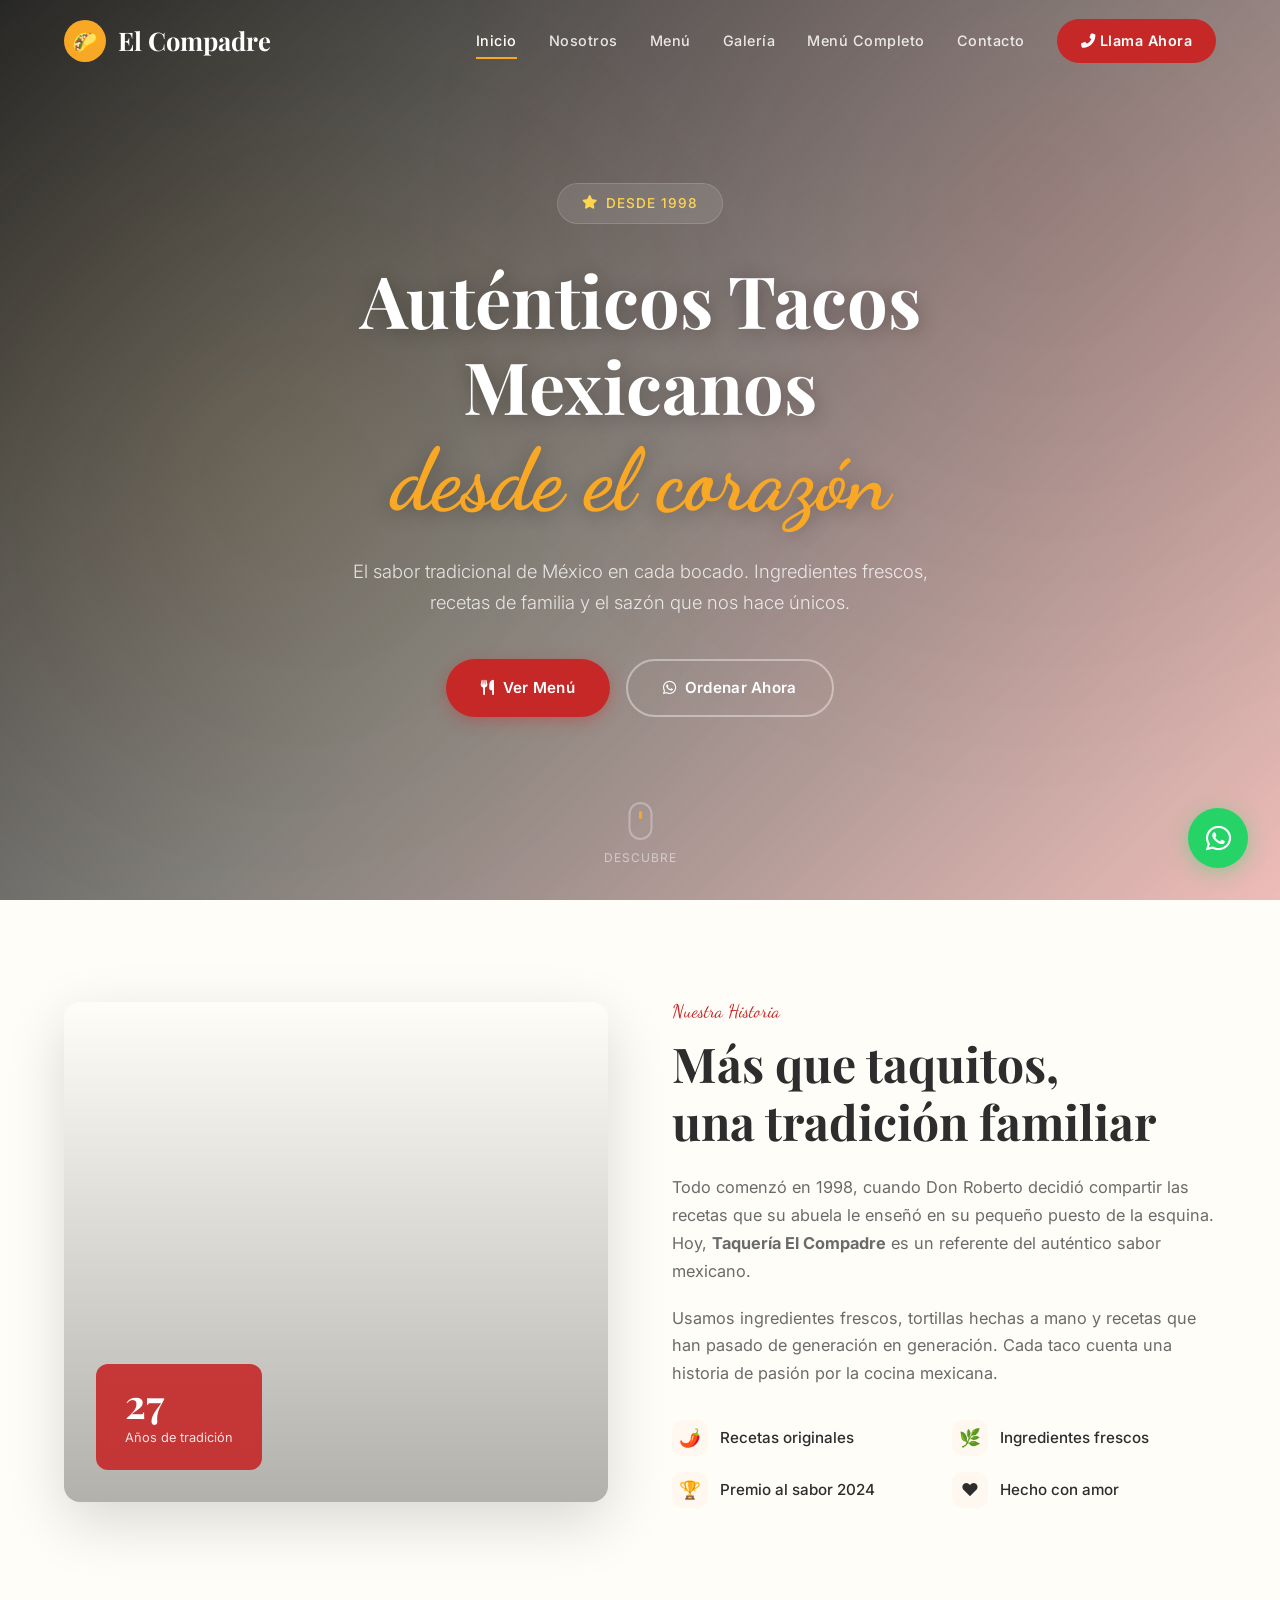
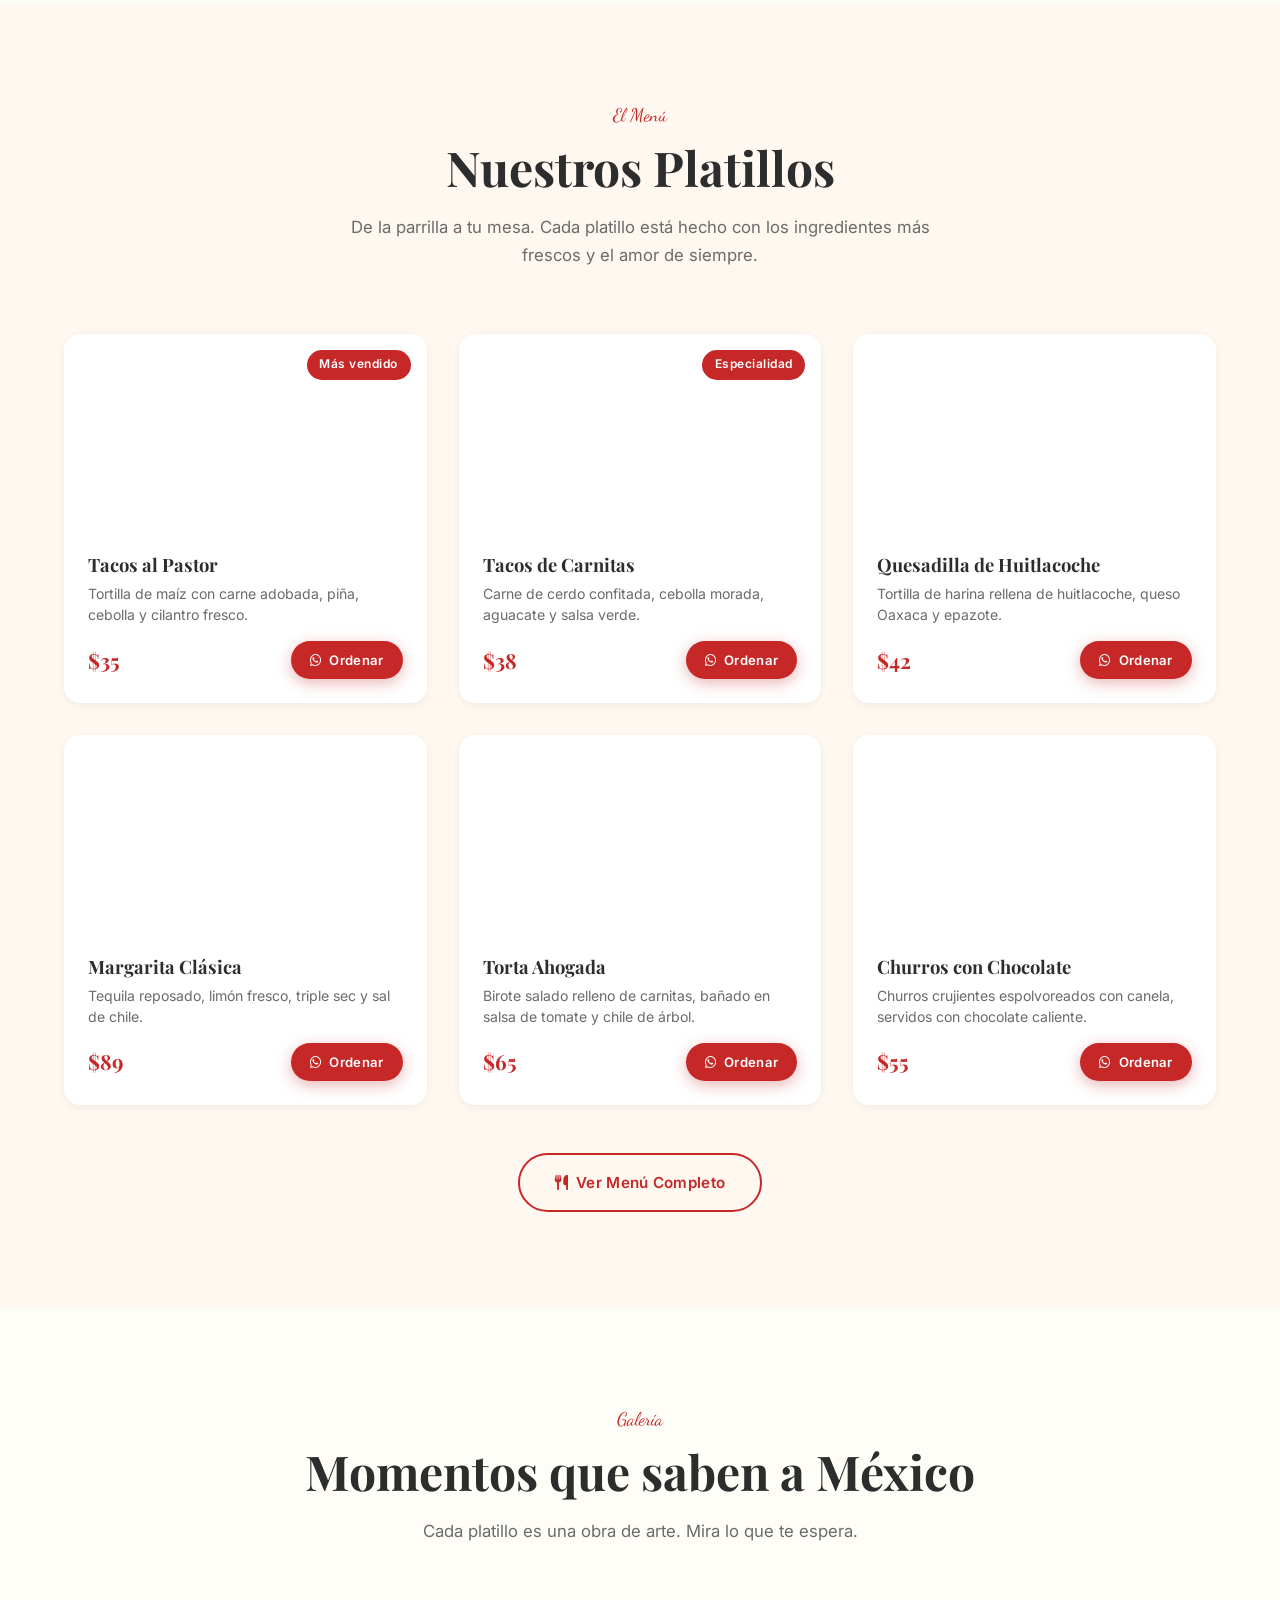
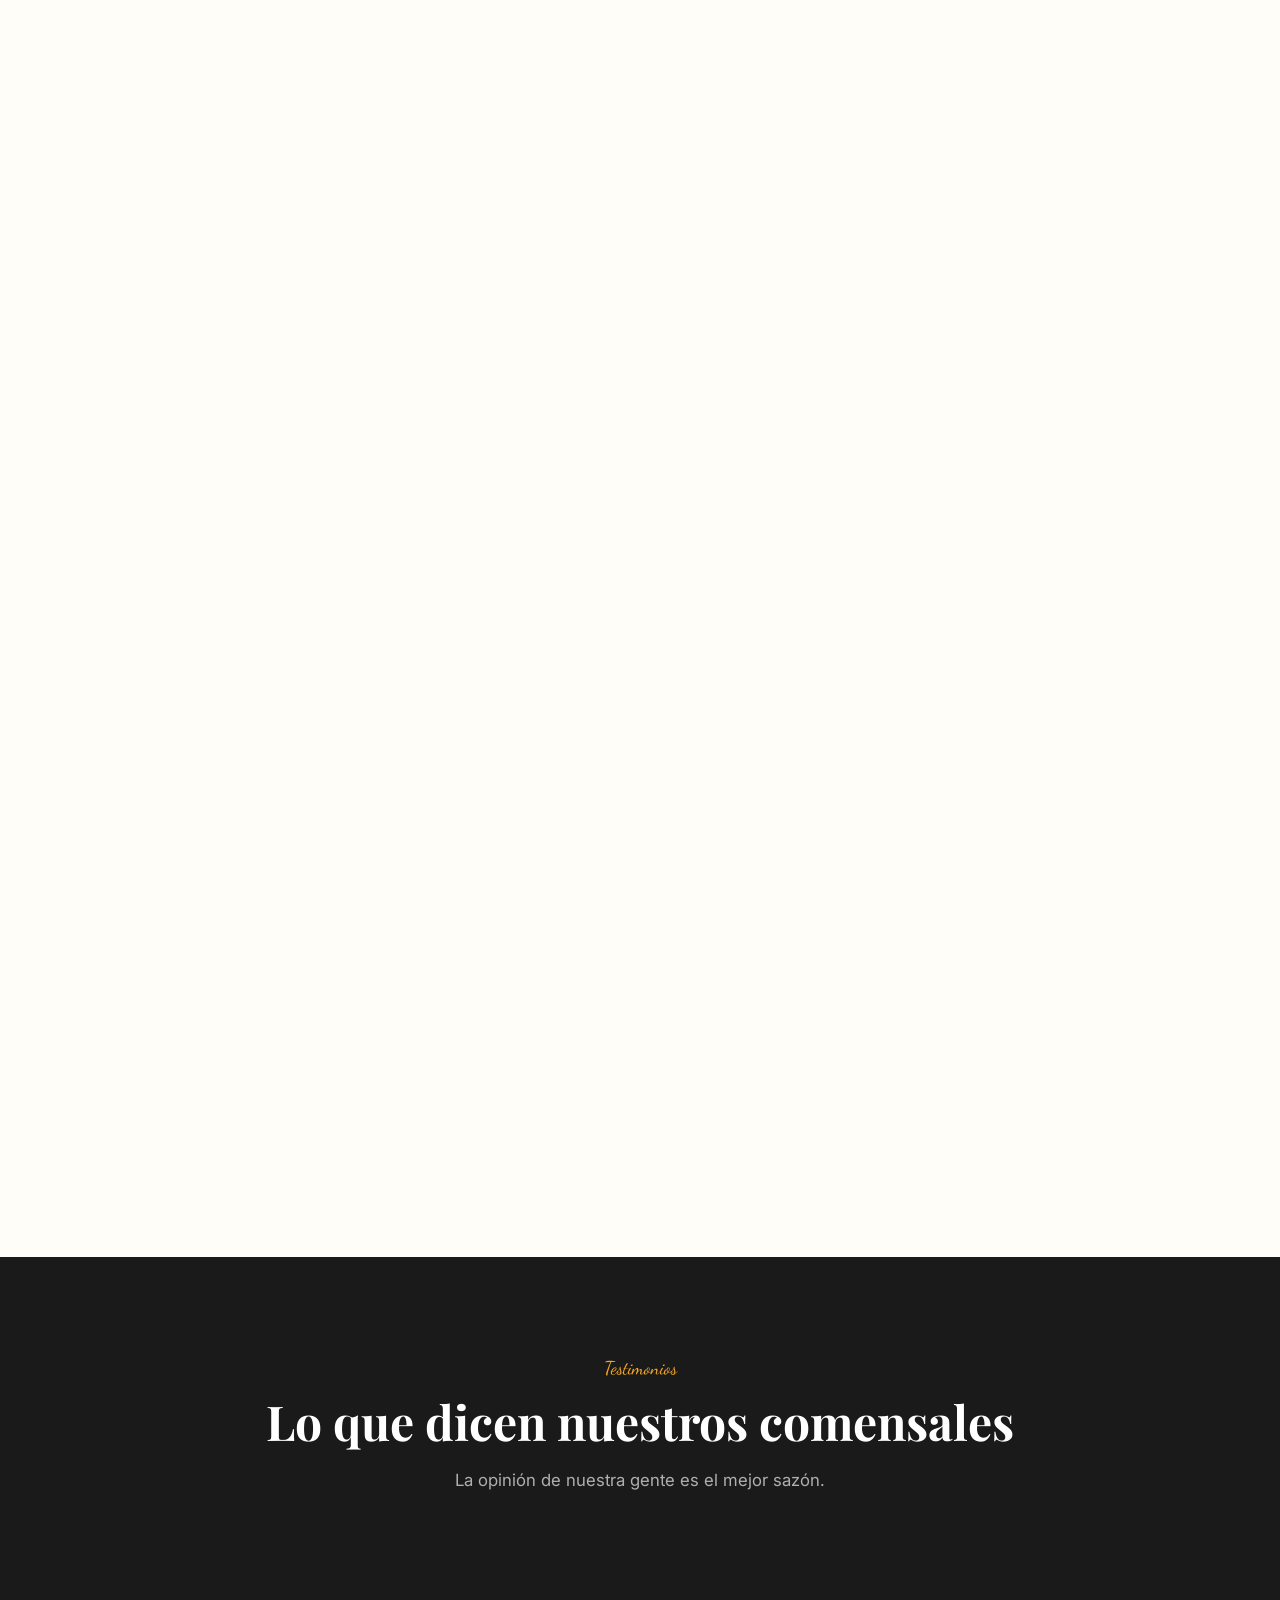
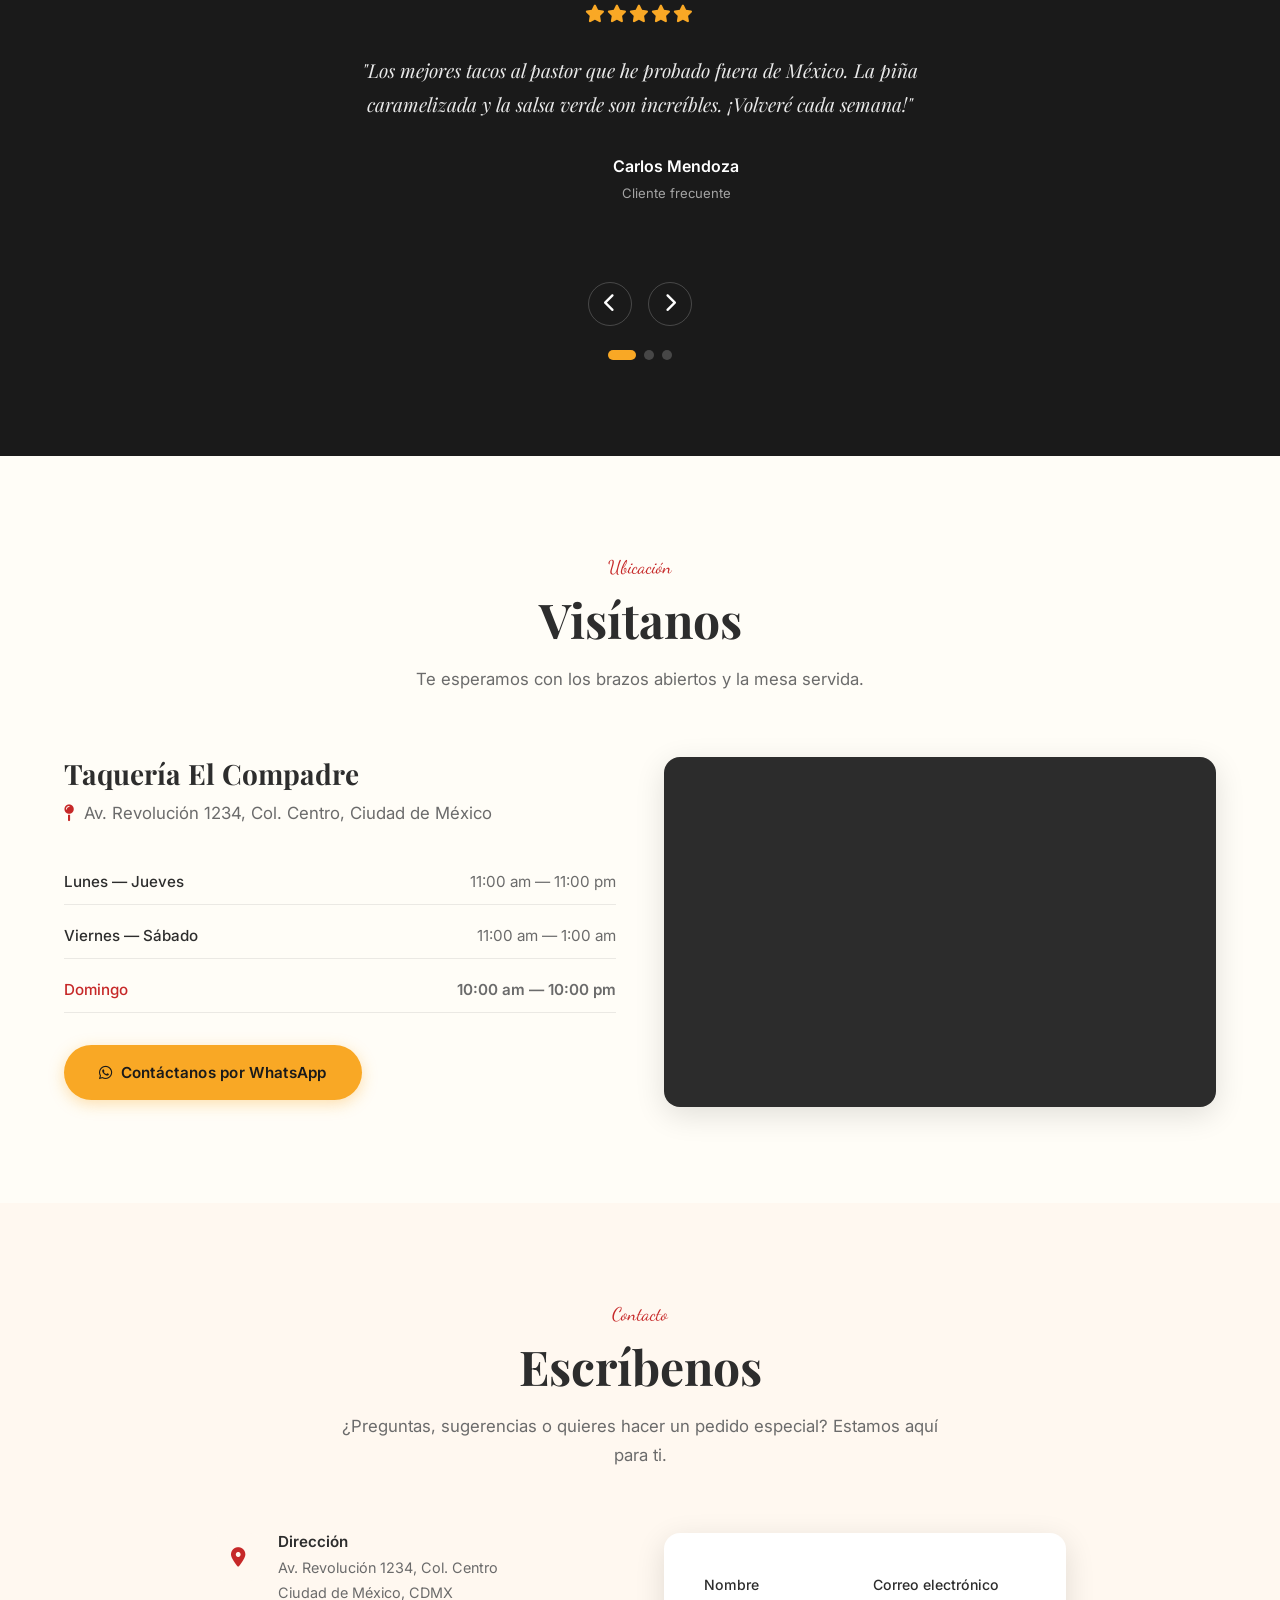
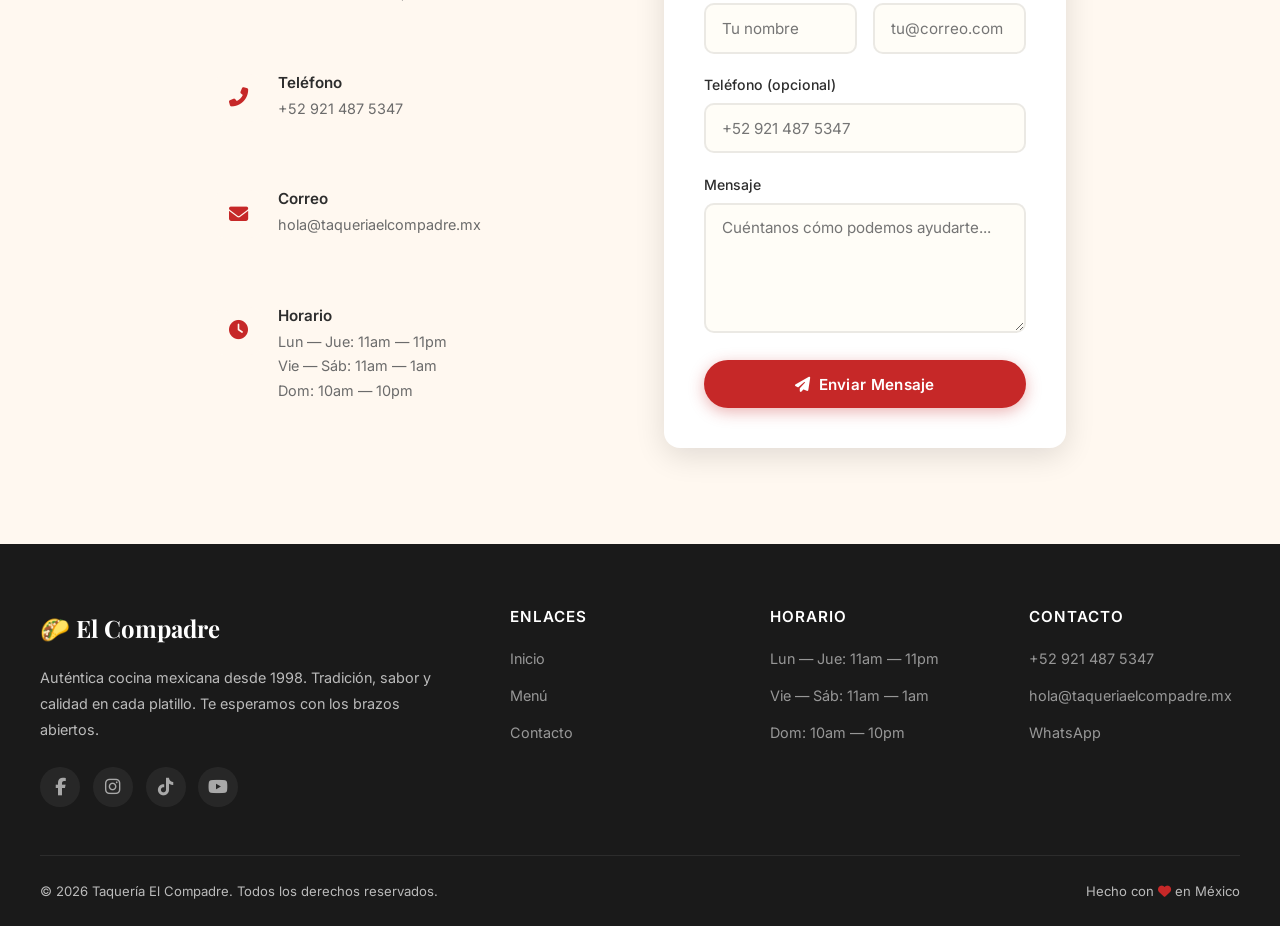
==== commit b5f2744e: "Add professional examples + update phone to +52 921 487 5347" ====
--- a/index.html
+++ b/index.html
@@ -41,8 +41,8 @@
         <a href="#menu">Menú</a>
         <a href="#gallery">Galería</a>
         <a href="menu.html">Menú Completo</a>
-        <a href="contacto.php">Contacto</a>
-        <a href="tel:+525512345678" class="navbar-cta"><i class="fas fa-phone-alt"></i> Llama Ahora</a>
+        <a href="contacto.html">Contacto</a>
+        <a href="tel:+529214875347" class="navbar-cta"><i class="fas fa-phone-alt"></i> Llama Ahora</a>
       </div>
     </div>
   </nav>
@@ -67,7 +67,7 @@
       </p>
       <div class="hero-actions" data-aos="fade-up" data-aos-delay="300">
         <a href="#menu" class="btn btn--primary"><i class="fas fa-utensils"></i> Ver Menú</a>
-        <a href="https://wa.me/525512345678?text=¡Hola!%20Quiero%20ordenar%20comida" target="_blank" rel="noopener" class="btn btn--secondary"><i class="fab fa-whatsapp"></i> Ordenar Ahora</a>
+        <a href="https://wa.me/529214875347?text=¡Hola!%20Quiero%20ordenar%20comida" target="_blank" rel="noopener" class="btn btn--secondary"><i class="fab fa-whatsapp"></i> Ordenar Ahora</a>
       </div>
     </div>
     <div class="hero-scroll">
@@ -148,7 +148,7 @@
             <p>Tortilla de maíz con carne adobada, piña, cebolla y cilantro fresco.</p>
             <div class="menu-card-footer">
               <span class="menu-card-price">$35</span>
-              <a href="https://wa.me/525512345678?text=Quiero%20ordenar%20Tacos%20al%20Pastor" target="_blank" rel="noopener" class="btn btn--primary btn--sm"><i class="fab fa-whatsapp"></i> Ordenar</a>
+              <a href="https://wa.me/529214875347?text=Quiero%20ordenar%20Tacos%20al%20Pastor" target="_blank" rel="noopener" class="btn btn--primary btn--sm"><i class="fab fa-whatsapp"></i> Ordenar</a>
             </div>
           </div>
         </article>
@@ -163,7 +163,7 @@
             <p>Carne de cerdo confitada, cebolla morada, aguacate y salsa verde.</p>
             <div class="menu-card-footer">
               <span class="menu-card-price">$38</span>
-              <a href="https://wa.me/525512345678?text=Quiero%20ordenar%20Tacos%20de%20Carnitas" target="_blank" rel="noopener" class="btn btn--primary btn--sm"><i class="fab fa-whatsapp"></i> Ordenar</a>
+              <a href="https://wa.me/529214875347?text=Quiero%20ordenar%20Tacos%20de%20Carnitas" target="_blank" rel="noopener" class="btn btn--primary btn--sm"><i class="fab fa-whatsapp"></i> Ordenar</a>
             </div>
           </div>
         </article>
@@ -177,7 +177,7 @@
             <p>Tortilla de harina rellena de huitlacoche, queso Oaxaca y epazote.</p>
             <div class="menu-card-footer">
               <span class="menu-card-price">$42</span>
-              <a href="https://wa.me/525512345678?text=Quiero%20ordenar%20Quesadilla%20de%20Huitlacoche" target="_blank" rel="noopener" class="btn btn--primary btn--sm"><i class="fab fa-whatsapp"></i> Ordenar</a>
+              <a href="https://wa.me/529214875347?text=Quiero%20ordenar%20Quesadilla%20de%20Huitlacoche" target="_blank" rel="noopener" class="btn btn--primary btn--sm"><i class="fab fa-whatsapp"></i> Ordenar</a>
             </div>
           </div>
         </article>
@@ -191,7 +191,7 @@
             <p>Tequila reposado, limón fresco, triple sec y sal de chile.</p>
             <div class="menu-card-footer">
               <span class="menu-card-price">$89</span>
-              <a href="https://wa.me/525512345678?text=Quiero%20ordenar%20Margarita%20Clásica" target="_blank" rel="noopener" class="btn btn--primary btn--sm"><i class="fab fa-whatsapp"></i> Ordenar</a>
+              <a href="https://wa.me/529214875347?text=Quiero%20ordenar%20Margarita%20Clásica" target="_blank" rel="noopener" class="btn btn--primary btn--sm"><i class="fab fa-whatsapp"></i> Ordenar</a>
             </div>
           </div>
         </article>
@@ -205,7 +205,7 @@
             <p>Birote salado relleno de carnitas, bañado en salsa de tomate y chile de árbol.</p>
             <div class="menu-card-footer">
               <span class="menu-card-price">$65</span>
-              <a href="https://wa.me/525512345678?text=Quiero%20ordenar%20Torta%20Ahogada" target="_blank" rel="noopener" class="btn btn--primary btn--sm"><i class="fab fa-whatsapp"></i> Ordenar</a>
+              <a href="https://wa.me/529214875347?text=Quiero%20ordenar%20Torta%20Ahogada" target="_blank" rel="noopener" class="btn btn--primary btn--sm"><i class="fab fa-whatsapp"></i> Ordenar</a>
             </div>
           </div>
         </article>
@@ -219,7 +219,7 @@
             <p>Churros crujientes espolvoreados con canela, servidos con chocolate caliente.</p>
             <div class="menu-card-footer">
               <span class="menu-card-price">$55</span>
-              <a href="https://wa.me/525512345678?text=Quiero%20ordenar%20Churros%20con%20Chocolate" target="_blank" rel="noopener" class="btn btn--primary btn--sm"><i class="fab fa-whatsapp"></i> Ordenar</a>
+              <a href="https://wa.me/529214875347?text=Quiero%20ordenar%20Churros%20con%20Chocolate" target="_blank" rel="noopener" class="btn btn--primary btn--sm"><i class="fab fa-whatsapp"></i> Ordenar</a>
             </div>
           </div>
         </article>
@@ -354,7 +354,7 @@
               <span class="time">10:00 am — 10:00 pm</span>
             </div>
           </div>
-          <a href="https://wa.me/525512345678" target="_blank" rel="noopener" class="btn btn--gold"><i class="fab fa-whatsapp"></i> Contáctanos por WhatsApp</a>
+          <a href="https://wa.me/529214875347" target="_blank" rel="noopener" class="btn btn--gold"><i class="fab fa-whatsapp"></i> Contáctanos por WhatsApp</a>
         </div>
         <div class="location-map" data-aos="fade-left">
           <iframe
@@ -391,7 +391,7 @@
             <div class="contact-info-icon"><i class="fas fa-phone-alt"></i></div>
             <div>
               <h4>Teléfono</h4>
-              <p>+52 55 1234 5678</p>
+              <p>+52 921 487 5347</p>
             </div>
           </div>
           <div class="contact-info-item">
@@ -410,7 +410,7 @@
           </div>
         </div>
 
-        <form class="contact-form" action="contacto.php" method="POST" data-aos="fade-left" novalidate>
+        <form class="contact-form" action="contacto.html" method="POST" data-aos="fade-left" novalidate>
           <div class="form-row">
             <div class="form-group">
               <label for="nombre">Nombre</label>
@@ -423,7 +423,7 @@
           </div>
           <div class="form-group">
             <label for="telefono">Teléfono (opcional)</label>
-            <input type="tel" class="form-control" id="telefono" name="telefono" placeholder="+52 55 1234 5678">
+            <input type="tel" class="form-control" id="telefono" name="telefono" placeholder="+52 921 487 5347">
           </div>
           <div class="form-group">
             <label for="mensaje">Mensaje</label>
@@ -459,7 +459,7 @@
         <ul class="footer-links">
           <li><a href="index.html">Inicio</a></li>
           <li><a href="menu.html">Menú</a></li>
-          <li><a href="contacto.php">Contacto</a></li>
+          <li><a href="contacto.html">Contacto</a></li>
         </ul>
       </div>
       <div>
@@ -473,9 +473,9 @@
       <div>
         <h4>Contacto</h4>
         <ul class="footer-links">
-          <li><a href="tel:+525512345678">+52 55 1234 5678</a></li>
+          <li><a href="tel:+529214875347">+52 921 487 5347</a></li>
           <li><a href="mailto:hola@taqueriaelcompadre.mx">hola@taqueriaelcompadre.mx</a></li>
-          <li><a href="https://wa.me/525512345678" target="_blank" rel="noopener">WhatsApp</a></li>
+          <li><a href="https://wa.me/529214875347" target="_blank" rel="noopener">WhatsApp</a></li>
         </ul>
       </div>
     </div>
@@ -488,7 +488,7 @@
   <!-- ============================================================
        WHATSAPP FLOAT
        ============================================================ -->
-  <a href="https://wa.me/525512345678?text=¡Hola!%20Quiero%20más%20información" target="_blank" rel="noopener" class="whatsapp-float" aria-label="WhatsApp">
+  <a href="https://wa.me/529214875347?text=¡Hola!%20Quiero%20más%20información" target="_blank" rel="noopener" class="whatsapp-float" aria-label="WhatsApp">
     <i class="fab fa-whatsapp"></i>
   </a>
 
